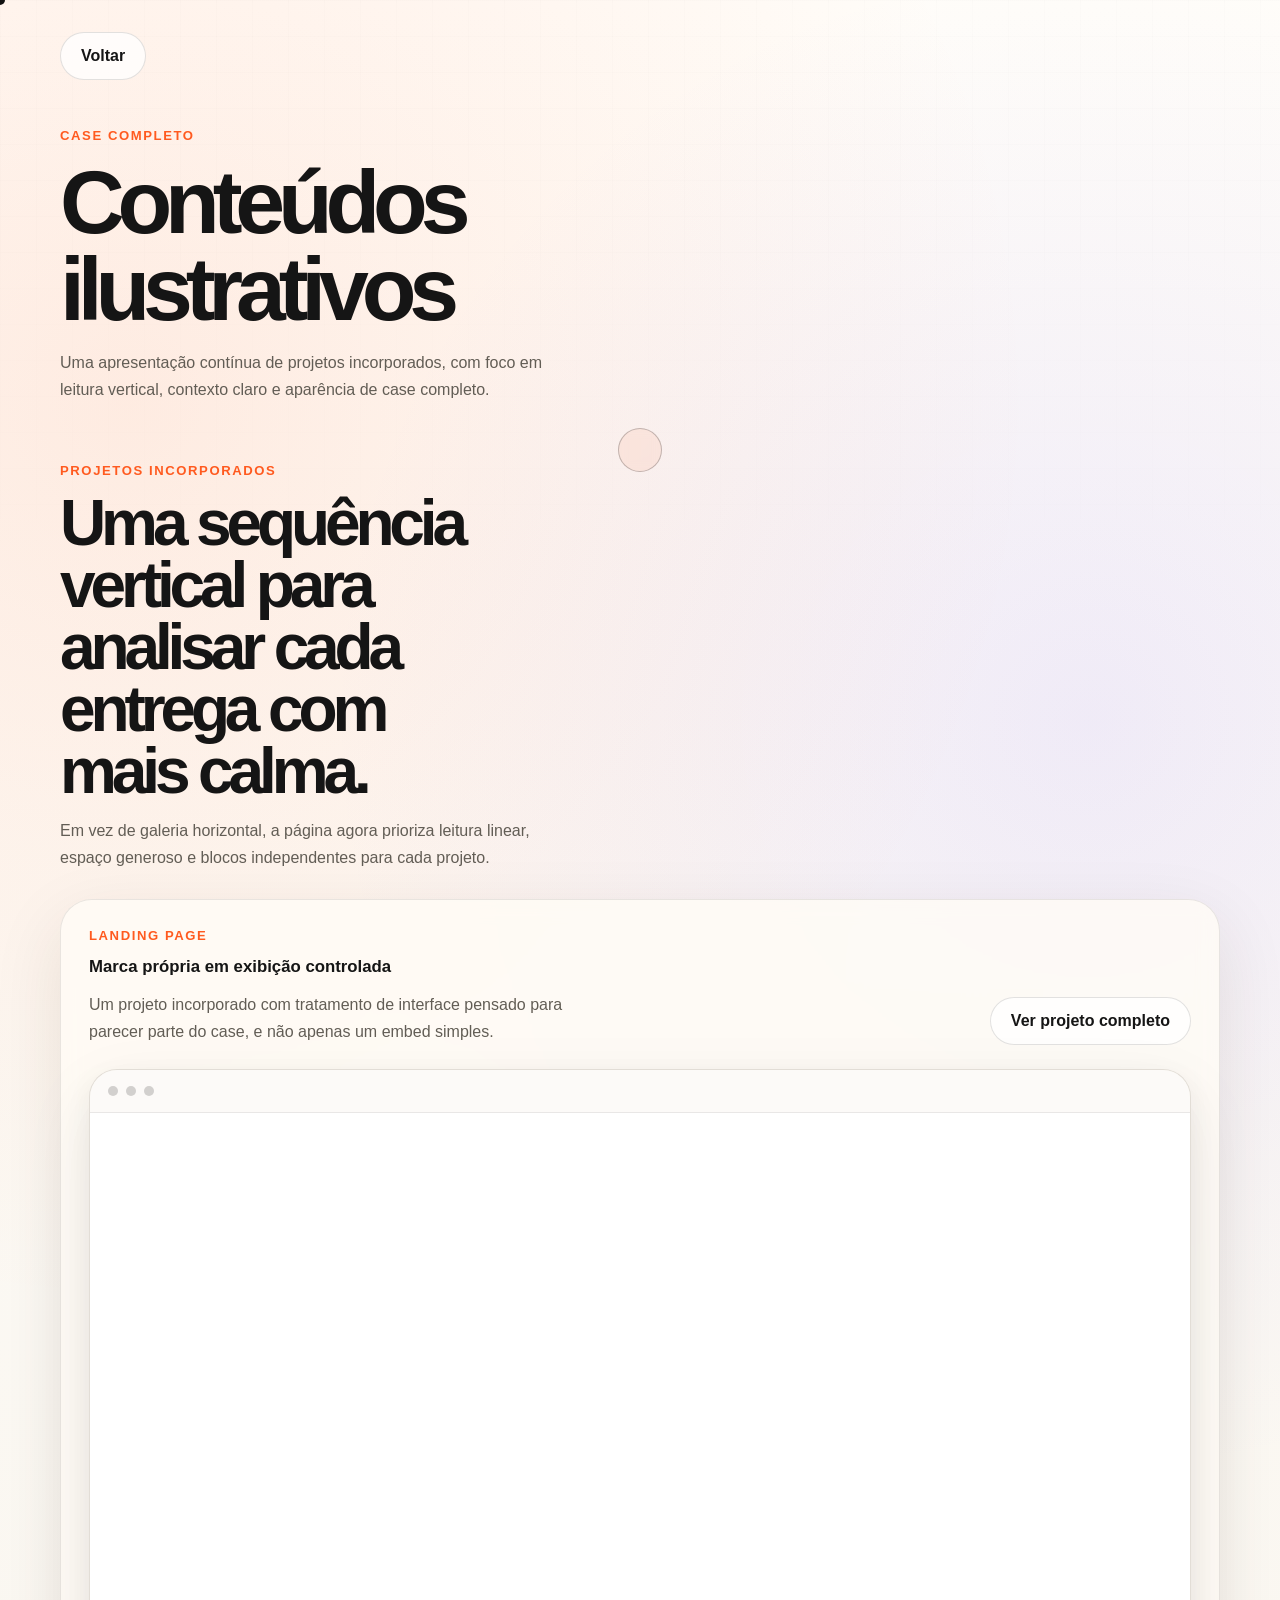
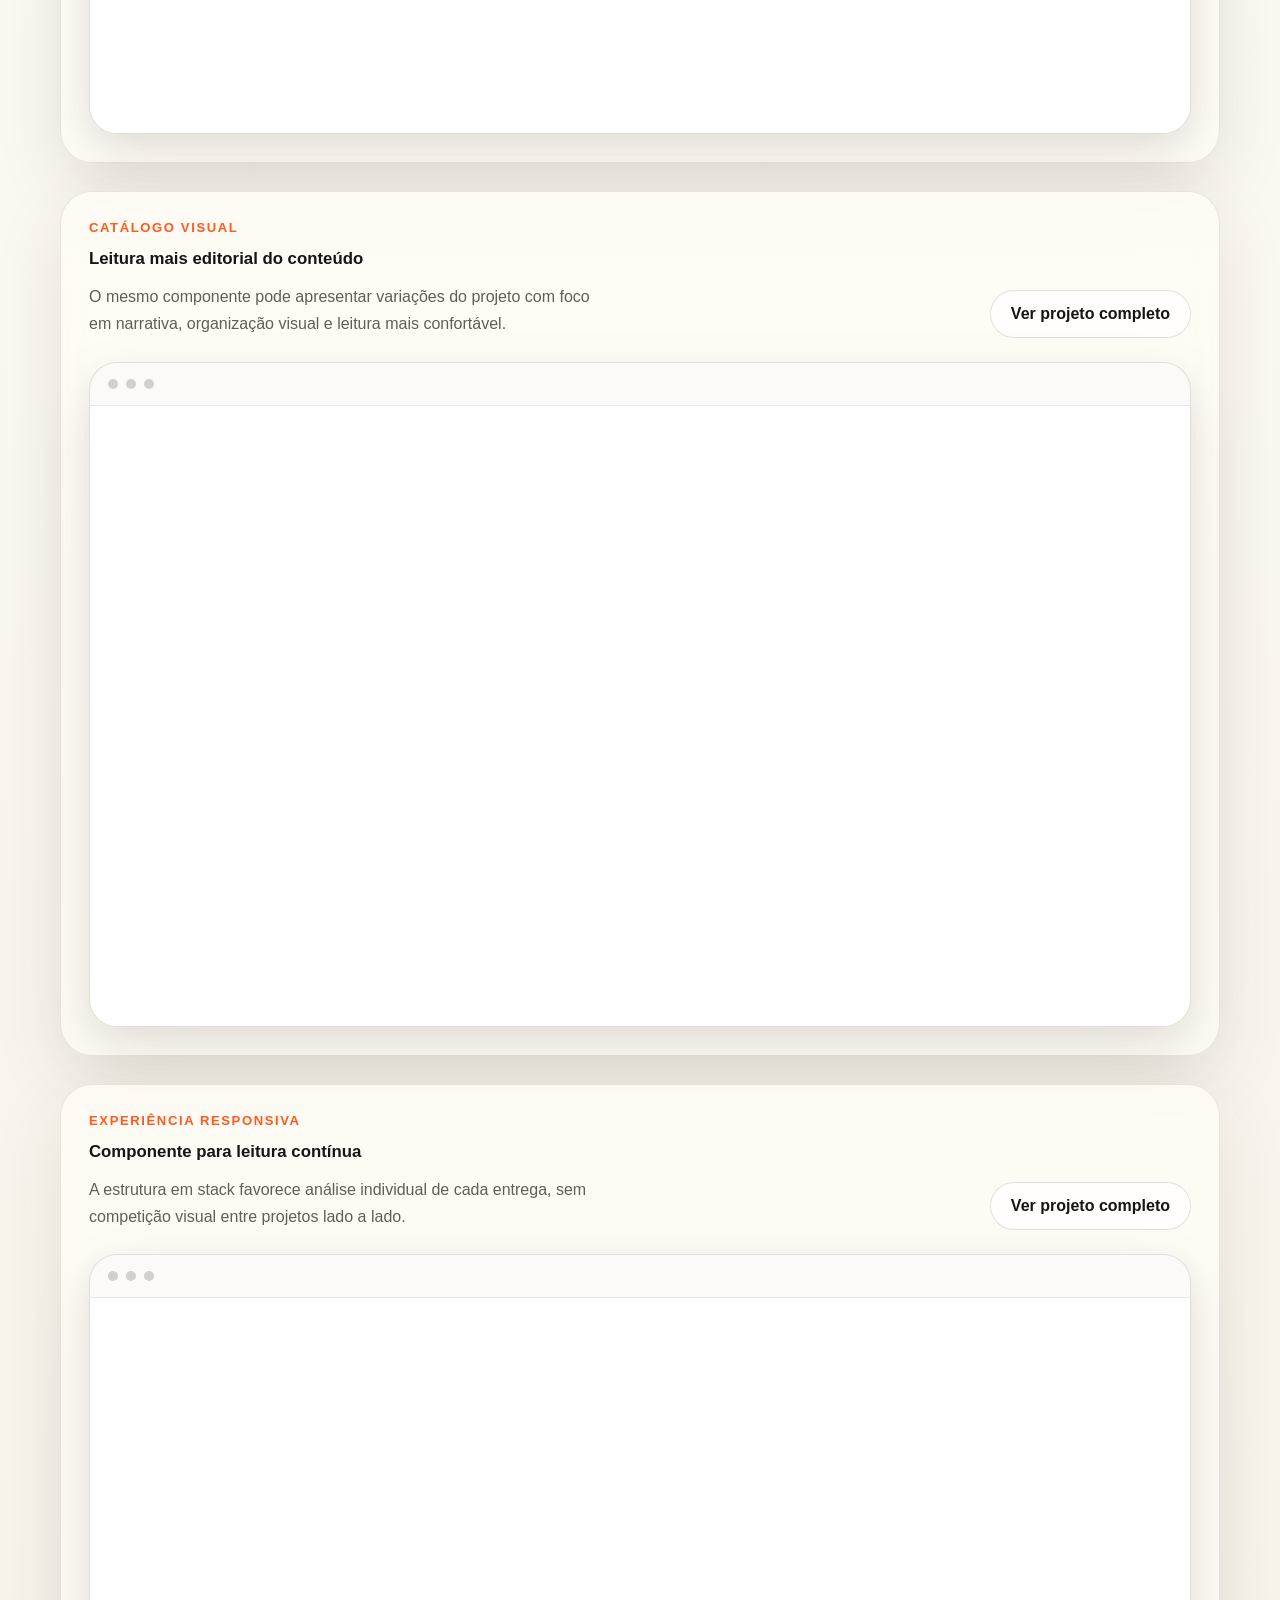
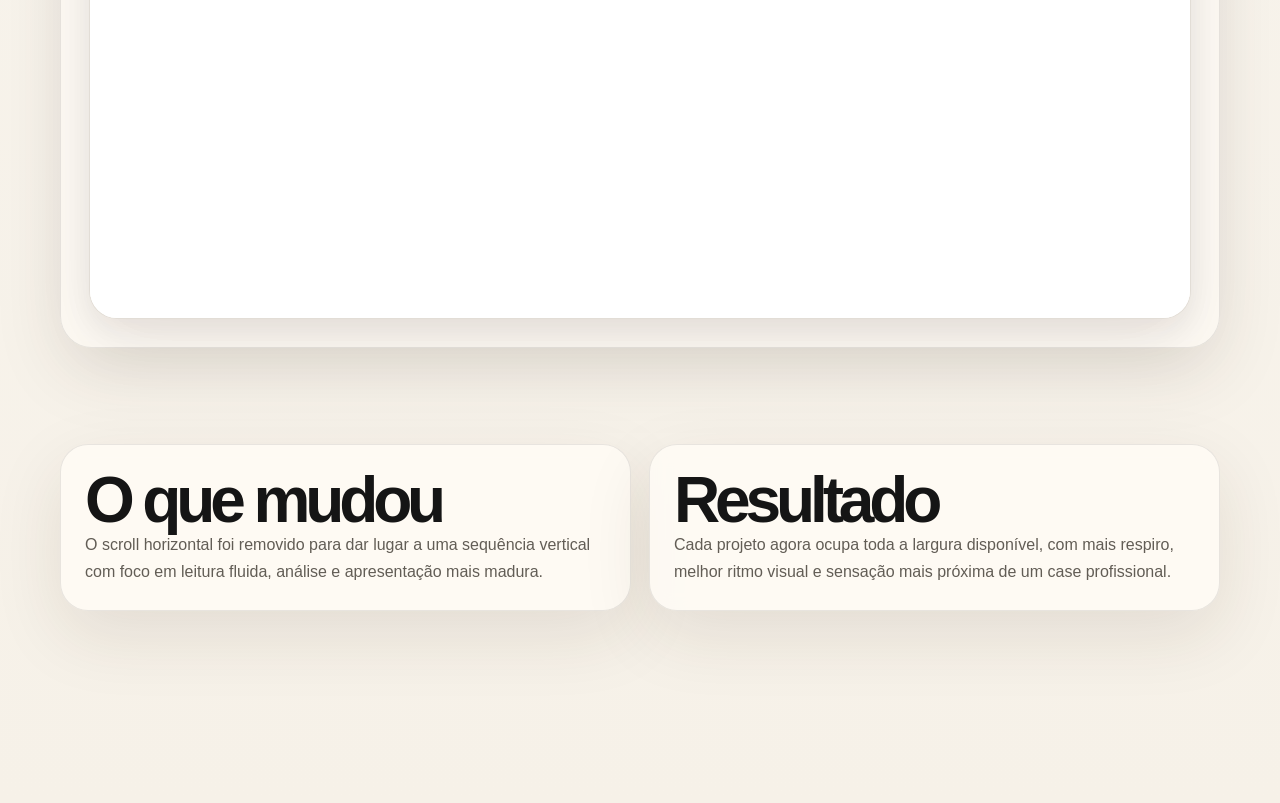
==== projects/conteudos-ilustrativos.html @ 4cfae6e7 "commit init" ====
<!DOCTYPE html>
<html lang="pt-BR">
  <head>
    <meta charset="UTF-8" />
    <meta name="viewport" content="width=device-width, initial-scale=1.0" />
    <title>Conteúdos Ilustrativos | Showcase com iframe</title>
    <link rel="stylesheet" href="../styles.css" />
    <link rel="stylesheet" href="./conteudos-ilustrativos.css" />
  </head>
  <body>
    <div class="cursor cursor-dot" aria-hidden="true"></div>
    <div class="cursor cursor-ring" aria-hidden="true"></div>

    <div class="page-shell">
      <main class="case-page">
        <a class="button button-secondary" href="../index.html#project-archive">Voltar</a>

        <section class="section case-hero">
          <p class="eyebrow">Case completo</p>
          <h1>Conteúdos ilustrativos</h1>
          <p class="section-copy">
            Uma apresentação contínua de projetos incorporados, com foco em leitura
            vertical, contexto claro e aparência de case completo.
          </p>
        </section>

        <section class="section embed-showcase">
          <div class="showcase-copy">
            <p class="embed-project-tag">Projetos incorporados</p>
            <h2>Uma sequência vertical para analisar cada entrega com mais calma.</h2>
            <p class="section-copy">
              Em vez de galeria horizontal, a página agora prioriza leitura linear,
              espaço generoso e blocos independentes para cada projeto.
            </p>
          </div>

          <div class="projects-stack">
            <section class="project-card" aria-labelledby="project-card-kalunga">
              <header class="project-card-header">
                <div class="project-card-copy">
                  <p class="embed-project-tag">Landing page</p>
                  <h3 id="project-card-kalunga">Marca própria em exibição controlada</h3>
                  <p class="section-copy">
                    Um projeto incorporado com tratamento de interface pensado para
                    parecer parte do case, e não apenas um embed simples.
                  </p>
                </div>

                <a
                  class="button button-secondary"
                  href="https://img.kalunga.com.br/Anuncios/cI/MWB711/preto.html"
                  target="_blank"
                  rel="noreferrer"
                >
                  Ver projeto completo
                </a>
              </header>

              <div class="embed-frame-shell" data-iframe-shell data-min-height="620">
                <div class="embed-frame-toolbar" aria-hidden="true">
                  <span></span>
                  <span></span>
                  <span></span>
                </div>
                <div class="embed-frame-wrap">
                  <iframe
                    class="embed-frame"
                    title="Preview do projeto marca própria"
                    src="https://img.kalunga.com.br/Anuncios/cI/MWB711/preto.html"
                    loading="lazy"
                    referrerpolicy="strict-origin-when-cross-origin"
                    allowfullscreen
                  ></iframe>
                </div>
              </div>
            </section>

            <section class="project-card" aria-labelledby="project-card-editorial">
              <header class="project-card-header">
                <div class="project-card-copy">
                  <p class="embed-project-tag">Catálogo visual</p>
                  <h3 id="project-card-editorial">Leitura mais editorial do conteúdo</h3>
                  <p class="section-copy">
                    O mesmo componente pode apresentar variações do projeto com foco
                    em narrativa, organização visual e leitura mais confortável.
                  </p>
                </div>

                <a
                  class="button button-secondary"
                  href="https://img.kalunga.com.br/Anuncios/cI/teclado-ergo/KMW/index-lilas.html"
                  target="_blank"
                  rel="noreferrer"
                >
                  Ver projeto completo
                </a>
              </header>

              <div class="embed-frame-shell" data-iframe-shell data-min-height="620">
                <div class="embed-frame-toolbar" aria-hidden="true">
                  <span></span>
                  <span></span>
                  <span></span>
                </div>
                <div class="embed-frame-wrap">
                  <iframe
                    class="embed-frame"
                    title="Preview do projeto leitura editorial"
                    src="https://img.kalunga.com.br/Anuncios/cI/teclado-ergo/KMW/index-lilas.html"
                    loading="lazy"
                    referrerpolicy="strict-origin-when-cross-origin"
                    allowfullscreen
                  ></iframe>
                </div>
              </div>
            </section>

            <section class="project-card" aria-labelledby="project-card-responsivo">
              <header class="project-card-header">
                <div class="project-card-copy">
                  <p class="embed-project-tag">Experiência responsiva</p>
                  <h3 id="project-card-responsivo">Componente para leitura contínua</h3>
                  <p class="section-copy">
                    A estrutura em stack favorece análise individual de cada entrega,
                    sem competição visual entre projetos lado a lado.
                  </p>
                </div>

                <a
                  class="button button-secondary"
                  href="https://img.kalunga.com.br/Anuncios/cI/620240/index-v1.html"
                  target="_blank"
                  rel="noreferrer"
                >
                  Ver projeto completo
                </a>
              </header>

              <div class="embed-frame-shell" data-iframe-shell data-min-height="620">
                <div class="embed-frame-toolbar" aria-hidden="true">
                  <span></span>
                  <span></span>
                  <span></span>
                </div>
                <div class="embed-frame-wrap">
                  <iframe
                    class="embed-frame"
                    title="Preview do projeto experiência responsiva"
                    src="https://img.kalunga.com.br/Anuncios/cI/620240/index-v1.html"
                    loading="lazy"
                    referrerpolicy="strict-origin-when-cross-origin"
                    allowfullscreen
                  ></iframe>
                </div>
              </div>
            </section>
          </div>
        </section>

        <section class="section case-grid">
          <article class="case-panel">
            <h2>O que mudou</h2>
            <p class="section-copy">
              O scroll horizontal foi removido para dar lugar a uma sequência
              vertical com foco em leitura fluida, análise e apresentação mais madura.
            </p>
          </article>

          <article class="case-panel">
            <h2>Resultado</h2>
            <p class="section-copy">
              Cada projeto agora ocupa toda a largura disponível, com mais respiro,
              melhor ritmo visual e sensação mais próxima de um case profissional.
            </p>
          </article>
        </section>
      </main>
    </div>

    <script src="../script.js"></script>
    <script src="./conteudos-ilustrativos.js"></script>
  </body>
</html>
---- styles.css ----
:root {
  --bg: #f6f1e8;
  --surface: rgba(255, 252, 246, 0.82);
  --surface-strong: #fffdf9;
  --text: #151515;
  --muted: #625d55;
  --line: rgba(21, 21, 21, 0.12);
  --accent: #ff5a1f;
  --shadow: 0 24px 70px rgba(55, 35, 18, 0.1);
}

* {
  box-sizing: border-box;
}

html {
  scroll-behavior: smooth;
}

body {
  margin: 0;
  color: var(--text);
  font-family: "Manrope", sans-serif;
  background:
    radial-gradient(circle at 10% 10%, rgba(255, 90, 31, 0.1), transparent 24%),
    radial-gradient(circle at 85% 18%, rgba(118, 92, 255, 0.1), transparent 22%),
    linear-gradient(180deg, #fffdf9 0%, var(--bg) 100%);
}

body::before {
  content: "";
  position: fixed;
  inset: 0;
  pointer-events: none;
  background-image:
    linear-gradient(rgba(21, 21, 21, 0.02) 1px, transparent 1px),
    linear-gradient(90deg, rgba(21, 21, 21, 0.02) 1px, transparent 1px);
  background-size: 36px 36px;
  mask-image: linear-gradient(180deg, rgba(0, 0, 0, 0.5), transparent 72%);
}

a{
  text-decoration: none;
}

.has-custom-cursor,
.has-custom-cursor a,
.has-custom-cursor button {
  cursor: none;
}

.cursor {
  position: fixed;
  top: 0;
  left: 0;
  pointer-events: none;
  z-index: 9999;
  transform: translate(-50%, -50%);
  opacity: 0;
}

.cursor-dot {
  width: 10px;
  height: 10px;
  border-radius: 50%;
  background: #111;
}

.cursor-ring {
  width: 44px;
  height: 44px;
  border-radius: 50%;
  border: 1px solid rgba(17, 17, 17, 0.24);
  background: rgba(255, 90, 31, 0.08);
  backdrop-filter: blur(4px);
  transition:
    width 180ms ease,
    height 180ms ease,
    background-color 180ms ease,
    border-color 180ms ease;
}

.cursor-ring.is-active {
  width: 64px;
  height: 64px;
  border-color: rgba(255, 90, 31, 0.44);
  background: rgba(255, 90, 31, 0.14);
}

.has-custom-cursor .cursor {
  opacity: 1;
}

.page-shell {
  position: relative;
  z-index: 1;
  width: min(1160px, calc(100% - 32px));
  margin: 0 auto;
  padding-bottom: 72px;
}

.topbar {
  display: grid;
  grid-template-columns: 1fr auto 1fr;
  align-items: center;
  gap: 20px;
  padding: 20px 0 12px;
}

.brand,
.nav a,
.contact-links a {
  color: inherit;
  text-decoration: none;
}

.brand {
  font-size: 0.92rem;
  font-weight: 700;
  letter-spacing: -0.03em;
}

.nav {
  display: inline-flex;
  justify-self: center;
  flex-wrap: wrap;
  gap: 8px;
  padding: 7px;
  border: 1px solid rgba(21, 21, 21, 0.08);
  border-radius: 999px;
  background: rgba(255, 255, 255, 0.68);
  backdrop-filter: blur(12px);
}

.nav a,
.location {
  font-size: 0.92rem;
}

.nav a {
  padding: 9px 14px;
  border-radius: 999px;
  color: var(--muted);
}

.nav a:hover,
.nav a:focus-visible {
  background: rgba(255, 255, 255, 0.92);
  color: var(--text);
  outline: none;
}

.location {
  justify-self: end;
  color: var(--muted);
}

.section {
  padding: 48px 0;
}

.hero {
  display: grid;
  grid-template-columns: minmax(0, 1fr) minmax(320px, 460px);
  gap: 42px;
  align-items: center;
  min-height: calc(100vh - 90px);
}

.hero-copy-block,
.profile-copy,
.split-intro {
  display: grid;
  gap: 16px;
}

.eyebrow,
.mini-label,
.slider-label,
.project-category {
  margin: 0;
  text-transform: uppercase;
  letter-spacing: 0.12em;
  font-size: 0.82rem;
  font-weight: 800;
}

.eyebrow,
.mini-label {
  color: var(--accent);
}

h1,
h2,
h3,
p,
ul {
  margin: 0;
}

h1,
h2 {
  letter-spacing: -0.08em;
  line-height: 0.97;
}

h1 {
  max-width: 10ch;
  font-size: clamp(3rem, 7vw, 5.8rem);
}

h2 {
  max-width: 12ch;
  font-size: clamp(2.2rem, 5vw, 4rem);
}

h3 {
  font-size: 1.05rem;
}

.hero-copy,
.section-copy,
.about-copy,
.dialog-summary,
.dialog-grid p,
.service-card p,
.project-copy span,
.profile-points li,
.contact-copy,
.archive-meta span {
  color: var(--muted);
  line-height: 1.7;
}

.hero-copy,
.section-copy,
.contact-copy {
  max-width: 58ch;
  font-size: 1rem;
}

.hero-actions,
.slider-controls,
.contact-links,
.skills-list,
.filter-bar,
.heading-actions {
  display: flex;
  flex-wrap: wrap;
  gap: 12px;
}

.button,
.slider-arrow,
.contact-links a,
.filter-chip {
  min-height: 48px;
  padding: 0 20px;
  border-radius: 999px;
  border: 1px solid transparent;
  display: inline-flex;
  align-items: center;
  justify-content: center;
  font: inherit;
  font-weight: 700;
  text-decoration: none;
  background: transparent;
  transition:
    transform 160ms ease,
    background-color 160ms ease,
    border-color 160ms ease,
    box-shadow 160ms ease;
}

.button:hover,
.slider-arrow:hover,
.contact-links a:hover,
.filter-chip:hover {
  transform: translateY(-2px);
}

.button-primary {
  background: var(--accent);
  color: #fff;
}

.button-secondary,
.slider-arrow,
.contact-links a,
.filter-chip {
  border-color: var(--line);
  background: rgba(255, 255, 255, 0.76);
  color: var(--text);
}

.hero-visual {
  display: flex;
  justify-content: center;
}

.hero-frame {
  position: relative;
  width: min(100%, 485px);
  aspect-ratio: 0.9;
  border-radius: 36px;
  background:
    radial-gradient(circle at top left, rgba(255, 255, 255, 0.35), transparent 28%),
    linear-gradient(180deg, #ff6b33 0%, #ff875d 100%);
  overflow: hidden;
  box-shadow: var(--shadow);
}

.hero-badge {
  position: absolute;
  top: 24px;
  left: 24px;
  padding: 10px 14px;
  border-radius: 999px;
  background: rgba(255, 255, 255, 0.18);
  color: #fff;
  font-size: 0.84rem;
  font-weight: 700;
  backdrop-filter: blur(8px);
}

.hero-mockup {
  isolation: isolate;
}

.mockup-stage {
  position: absolute;
  inset: 0;
}

.mockup-slide {
  position: absolute;
  inset: 0;
  opacity: 0;
  transform: scale(0.985);
  transition:
    opacity 700ms ease,
    transform 900ms cubic-bezier(0.22, 1, 0.36, 1);
  pointer-events: none;
}

.mockup-slide.active {
  opacity: 1;
  transform: scale(1);
}

.mockup-meta {
  position: absolute;
  left: 24px;
  bottom: 22px;
  z-index: 4;
  padding: 10px 14px;
  border-radius: 999px;
  background: rgba(255, 255, 255, 0.18);
  color: #fff;
  font-size: 0.82rem;
  font-weight: 700;
  letter-spacing: 0.08em;
  text-transform: uppercase;
  backdrop-filter: blur(10px);
}

.hero-mockup::after {
  content: "";
  position: absolute;
  left: 12%;
  right: 12%;
  bottom: 34px;
  height: 44px;
  border-radius: 999px;
  background: rgba(42, 18, 8, 0.18);
  filter: blur(22px);
  z-index: 0;
}

.mockup-screen {
  position: absolute;
  margin: 0;
  overflow: hidden;
  border-radius: 18px;
  border: 1px solid rgba(255, 255, 255, 0.55);
  background: rgba(255, 255, 255, 0.92);
  box-shadow:
    0 20px 40px rgba(0, 0, 0, 0.12),
    0 8px 16px rgba(0, 0, 0, 0.08);
  transform-origin: center center;
  transition: transform 220ms ease, box-shadow 220ms ease, opacity 220ms ease, filter 220ms ease;
}

.mockup-screen img {
  display: block;
  width: 100%;
  height: 100%;
  object-fit: cover;
}

.mockup-screen-primary {
  top: 80px;
  left: 94px;
  width: 292px;
  height: 372px;
  z-index: 3;
  transform: translateY(0) rotate(-2deg) scale(1);
  box-shadow:
    0 30px 56px rgba(0, 0, 0, 0.16),
    0 12px 22px rgba(0, 0, 0, 0.1);
}

.mockup-screen-secondary {
  top: 52px;
  right: 42px;
  width: 226px;
  height: 298px;
  z-index: 2;
  transform: translateX(10px) translateY(16px) rotate(2deg) scale(0.9);
  opacity: 0.85;
  filter: blur(3px);
}

.mockup-screen-tertiary {
  left: 34px;
  bottom: 44px;
  width: 198px;
  height: 252px;
  z-index: 1;
  transform: translateX(-6px) translateY(14px) rotate(-4deg) scale(0.8);
  opacity: 0.6;
  filter: blur(5px);
}

.section-heading {
  display: grid;
  gap: 14px;
  margin-bottom: 28px;
}

.experience-heading,
.archive-heading,
.split-section,
.profile-grid {
  grid-template-columns: 1fr 1fr;
  align-items: start;
}

.heading-actions {
  justify-content: space-between;
  align-items: end;
}

.archive-button {
  width: 100%;
  border: 0;
  padding: 0;
  background: transparent;
  color: inherit;
  text-align: left;
}

.archive-button:focus-visible,
.filter-chip:focus-visible,
.button:focus-visible,
.contact-links a:focus-visible {
  outline: 2px solid rgba(255, 90, 31, 0.42);
  outline-offset: 3px;
}

.experience-intro {
  max-width: 58ch;
  display: grid;
  gap: 16px;
}

.experience-grid {
  display: grid;
  grid-template-columns: repeat(3, minmax(0, 1fr));
  gap: 18px;
}

.experience-card {
  overflow: hidden;
  border: 1px solid rgba(21, 21, 21, 0.09);
  border-radius: 28px;
  background: var(--surface);
  backdrop-filter: blur(10px);
  box-shadow: var(--shadow);
  transition: transform 180ms ease, box-shadow 180ms ease;
}

.experience-card:hover {
  transform: translateY(-4px);
  box-shadow: 0 30px 70px rgba(55, 35, 18, 0.12);
}

.experience-media {
  height: 240px;
  overflow: hidden;
  background: linear-gradient(180deg, #f7f1e8 0%, #ece4d7 100%);
}

.experience-media img {
  display: block;
  width: 100%;
  height: 100%;
  object-fit: cover;
}

.experience-content {
  display: grid;
  gap: 14px;
  padding: 22px;
}

.experience-tag {
  color: var(--accent);
  font-size: 0.82rem;
  font-weight: 800;
  letter-spacing: 0.12em;
  text-transform: uppercase;
}

.experience-content h3 {
  font-size: 1.3rem;
  line-height: 1.1;
  letter-spacing: -0.04em;
}

.experience-tech {
  display: flex;
  flex-wrap: wrap;
  gap: 10px;
}

.experience-tech span {
  padding: 10px 14px;
  border-radius: 999px;
  border: 1px solid rgba(21, 21, 21, 0.08);
  background: rgba(255, 255, 255, 0.76);
  font-size: 0.92rem;
}
}

.archive-section {
  scroll-margin-top: 24px;
}

.filter-bar {
  margin-bottom: 22px;
}

.filter-chip.is-selected {
  background: var(--accent);
  border-color: var(--accent);
  color: #fff;
}

.archive-grid,
.skills-groups {
  display: grid;
  gap: 18px;
}

.archive-grid {
  grid-template-columns: repeat(3, minmax(0, 1fr));
}

.archive-card,
.service-card,
.profile-card,
.skills-wrap,
.contact-band,
.skill-group {
  border: 1px solid rgba(21, 21, 21, 0.09);
  border-radius: 28px;
  background: var(--surface);
  backdrop-filter: blur(10px);
  box-shadow: var(--shadow);
}

.archive-button {
  display: grid;
  gap: 14px;
  padding: 14px;
}

.archive-button:hover,
.archive-button:focus-visible {
  transform: translateY(-4px);
}

.archive-button-static {
  cursor: default;
}

.archive-button-static:hover,
.archive-button-static:focus-visible {
  transform: none;
}

.archive-thumb {
  display: block;
  aspect-ratio: 1.25;
  border-radius: 20px;
}

.archive-meta {
  display: grid;
  gap: 4px;
  padding: 4px 4px 8px;
}

.archive-type-label {
  color: var(--accent);
  font-size: 0.8rem;
  font-weight: 800;
  letter-spacing: 0.12em;
  text-transform: uppercase;
}

.archive-meta strong {
  font-size: 1.05rem;
}

.project-card[data-type="simple"] {
  opacity: 0.92;
}

.project-card[data-type="simple"] .archive-thumb {
  filter: saturate(0.9);
}

.project-card[data-type="simple"] .archive-meta strong,
.project-card[data-type="simple"] .archive-meta span:last-child {
  color: var(--muted);
}

.case-page {
  padding: 32px 0 72px;
}

.case-hero {
  display: grid;
  gap: 16px;
}

.case-grid,
.collection-grid {
  display: grid;
  grid-template-columns: repeat(2, minmax(0, 1fr));
  gap: 18px;
}

.case-panel {
  padding: 24px;
  border: 1px solid rgba(21, 21, 21, 0.09);
  border-radius: 28px;
  background: var(--surface);
  backdrop-filter: blur(10px);
  box-shadow: var(--shadow);
}

.thumb-orange {
  background: linear-gradient(180deg, #ff5d1f 0%, #ff976d 100%);
}

.thumb-violet {
  background: linear-gradient(180deg, #6d46ff 0%, #c59bff 100%);
}

.thumb-rose {
  background: linear-gradient(180deg, #ffcab7 0%, #ff8457 100%);
}

.thumb-sand {
  background: linear-gradient(180deg, #f3ddc4 0%, #d5b087 100%);
}

.thumb-night {
  background: linear-gradient(180deg, #1e2438 0%, #5062a2 100%);
}

.thumb-mint {
  background: linear-gradient(180deg, #d9f4e9 0%, #7bbda4 100%);
}

.services-list,
.skills-groups {
  display: grid;
  gap: 16px;
}

.service-card,
.skills-wrap,
.contact-band,
.profile-card,
.skill-group {
  padding: 24px;
}

.profile-points {
  padding-left: 20px;
  display: grid;
  gap: 12px;
}

.skills-groups {
  grid-template-columns: repeat(2, minmax(0, 1fr));
}

.skill-group {
  display: grid;
  gap: 14px;
}

.skills-list span {
  padding: 10px 14px;
  border-radius: 999px;
  border: 1px solid rgba(21, 21, 21, 0.08);
  background: rgba(255, 255, 255, 0.76);
  font-size: 0.95rem;
}

.contact-band {
  text-align: center;
}

.contact-band h2,
.contact-copy {
  margin-left: auto;
  margin-right: auto;
}

.contact-links {
  justify-content: center;
  margin-top: 24px;
}

.project-dialog {
  width: min(860px, calc(100% - 24px));
  border: 1px solid var(--line);
  border-radius: 30px;
  padding: 0;
  background: var(--surface-strong);
  box-shadow: 0 40px 100px rgba(19, 15, 11, 0.24);
}

.project-dialog::backdrop {
  background: rgba(22, 18, 13, 0.5);
  backdrop-filter: blur(8px);
}

.dialog-inner {
  padding: 32px;
}

.dialog-close {
  margin-left: auto;
  margin-bottom: 22px;
  display: block;
  border: 0;
  background: transparent;
  color: var(--muted);
  font: inherit;
}

.dialog-grid {
  display: grid;
  grid-template-columns: repeat(2, minmax(0, 1fr));
  gap: 20px;
  margin: 28px 0;
}

.dialog-grid h3,
.tech-stack h3 {
  margin-bottom: 8px;
}

.is-hidden {
  display: none;
}

@media (prefers-reduced-motion: reduce) {
  html {
    scroll-behavior: auto;
  }

  body,
  a,
  button {
    cursor: auto;
  }

  .cursor {
    display: none;
  }

  .button,
  .contact-links a,
  .filter-chip,
  .experience-card {
    transition: none;
  }
}

@media (max-width: 980px) {
  .topbar,
  .experience-heading,
  .archive-heading,
  .split-section,
  .profile-grid,
  .dialog-grid,
  .hero {
    grid-template-columns: 1fr;
  }

  .topbar {
    justify-items: start;
  }

  .nav,
  .location {
    justify-self: start;
  }

  h1,
  h2 {
    max-width: none;
  }

  .heading-actions {
    align-items: start;
  }

  .experience-grid,
  .archive-grid,
  .skills-groups,
  .case-grid,
  .collection-grid {
    grid-template-columns: repeat(2, minmax(0, 1fr));
  }
}

@media (max-width: 720px) {
  body,
  a,
  button {
    cursor: auto;
  }

  .cursor {
    display: none;
  }

  .page-shell {
    width: min(100% - 18px, 1160px);
  }

  .section {
    padding: 38px 0;
  }

  .hero {
    min-height: auto;
    gap: 26px;
    padding-top: 30px;
  }

  .hero-frame {
    aspect-ratio: 1;
  }

  .mockup-meta {
    left: 18px;
    bottom: 18px;
  }

  .mockup-screen-primary {
    left: 60px;
    width: 248px;
    height: 318px;
  }

  .mockup-screen-secondary {
    right: 24px;
    width: 196px;
    height: 258px;
  }

  .mockup-screen-tertiary {
    left: 18px;
    width: 170px;
    height: 220px;
  }

  .experience-grid,
  .archive-grid,
  .skills-groups,
  .case-grid,
  .collection-grid {
    grid-template-columns: 1fr;
  }

  .project-dialog,
  .skills-wrap,
  .contact-band,
  .service-card,
  .profile-card,
  .skill-group {
    border-radius: 24px;
  }

  .dialog-inner,
  .skills-wrap,
  .contact-band,
  .service-card,
  .profile-card,
  .skill-group {
    padding: 22px;
  }
}
---- projects/conteudos-ilustrativos.css ----
.embed-showcase {
  display: grid;
  gap: 28px;
  padding-top: 12px;
}

.showcase-copy {
  display: grid;
  gap: 14px;
  max-width: 68ch;
}

.showcase-copy h2 {
  max-width: 12ch;
}

.embed-project-tag {
  margin: 0;
  color: var(--accent);
  font-size: 0.82rem;
  font-weight: 800;
  letter-spacing: 0.12em;
  text-transform: uppercase;
}

.projects-stack {
  display: grid;
  gap: 28px;
}

.project-card {
  width: 100%;
  display: grid;
  gap: 24px;
  padding: 28px;
  border: 1px solid rgba(21, 21, 21, 0.09);
  border-radius: 32px;
  background: var(--surface);
  backdrop-filter: blur(10px);
  box-shadow: var(--shadow);
  transition:
    transform 180ms ease,
    box-shadow 180ms ease,
    border-color 180ms ease;
}

.project-card:hover {
  transform: translateY(-3px);
  border-color: rgba(255, 90, 31, 0.16);
  box-shadow:
    0 30px 80px rgba(26, 19, 14, 0.11),
    0 12px 32px rgba(26, 19, 14, 0.08);
}

.project-card-header {
  display: flex;
  justify-content: space-between;
  align-items: end;
  gap: 20px;
}

.project-card-copy {
  display: grid;
  gap: 14px;
  max-width: 62ch;
}

.embed-frame-shell {
  overflow: hidden;
  border: 1px solid rgba(21, 21, 21, 0.08);
  border-radius: 28px;
  background: #f4efe7;
  box-shadow:
    0 26px 70px rgba(26, 19, 14, 0.08),
    0 10px 28px rgba(26, 19, 14, 0.06);
  transition:
    box-shadow 180ms ease,
    border-color 180ms ease;
}

.project-card:hover .embed-frame-shell {
  border-color: rgba(255, 90, 31, 0.18);
  box-shadow:
    0 30px 80px rgba(26, 19, 14, 0.11),
    0 12px 32px rgba(26, 19, 14, 0.08);
}

.embed-frame-toolbar {
  display: flex;
  gap: 8px;
  align-items: center;
  padding: 16px 18px;
  border-bottom: 1px solid rgba(21, 21, 21, 0.08);
  background: rgba(255, 255, 255, 0.72);
}

.embed-frame-toolbar span {
  width: 10px;
  height: 10px;
  border-radius: 50%;
  background: rgba(21, 21, 21, 0.18);
}

.embed-frame-wrap {
  position: relative;
  min-height: 620px;
  background: #fff;
}

.embed-frame {
  display: block;
  width: 100%;
  min-height: 620px;
  height: 620px;
  border: 0;
  background: #fff;
}

@media (max-width: 980px) {
  .project-card-header {
    flex-direction: column;
    align-items: start;
  }
}

@media (max-width: 720px) {
  .project-card {
    padding: 22px;
    border-radius: 24px;
  }

  .embed-frame-shell {
    border-radius: 22px;
  }

  .embed-frame-wrap,
  .embed-frame {
    min-height: 420px;
    height: 420px;
  }
}
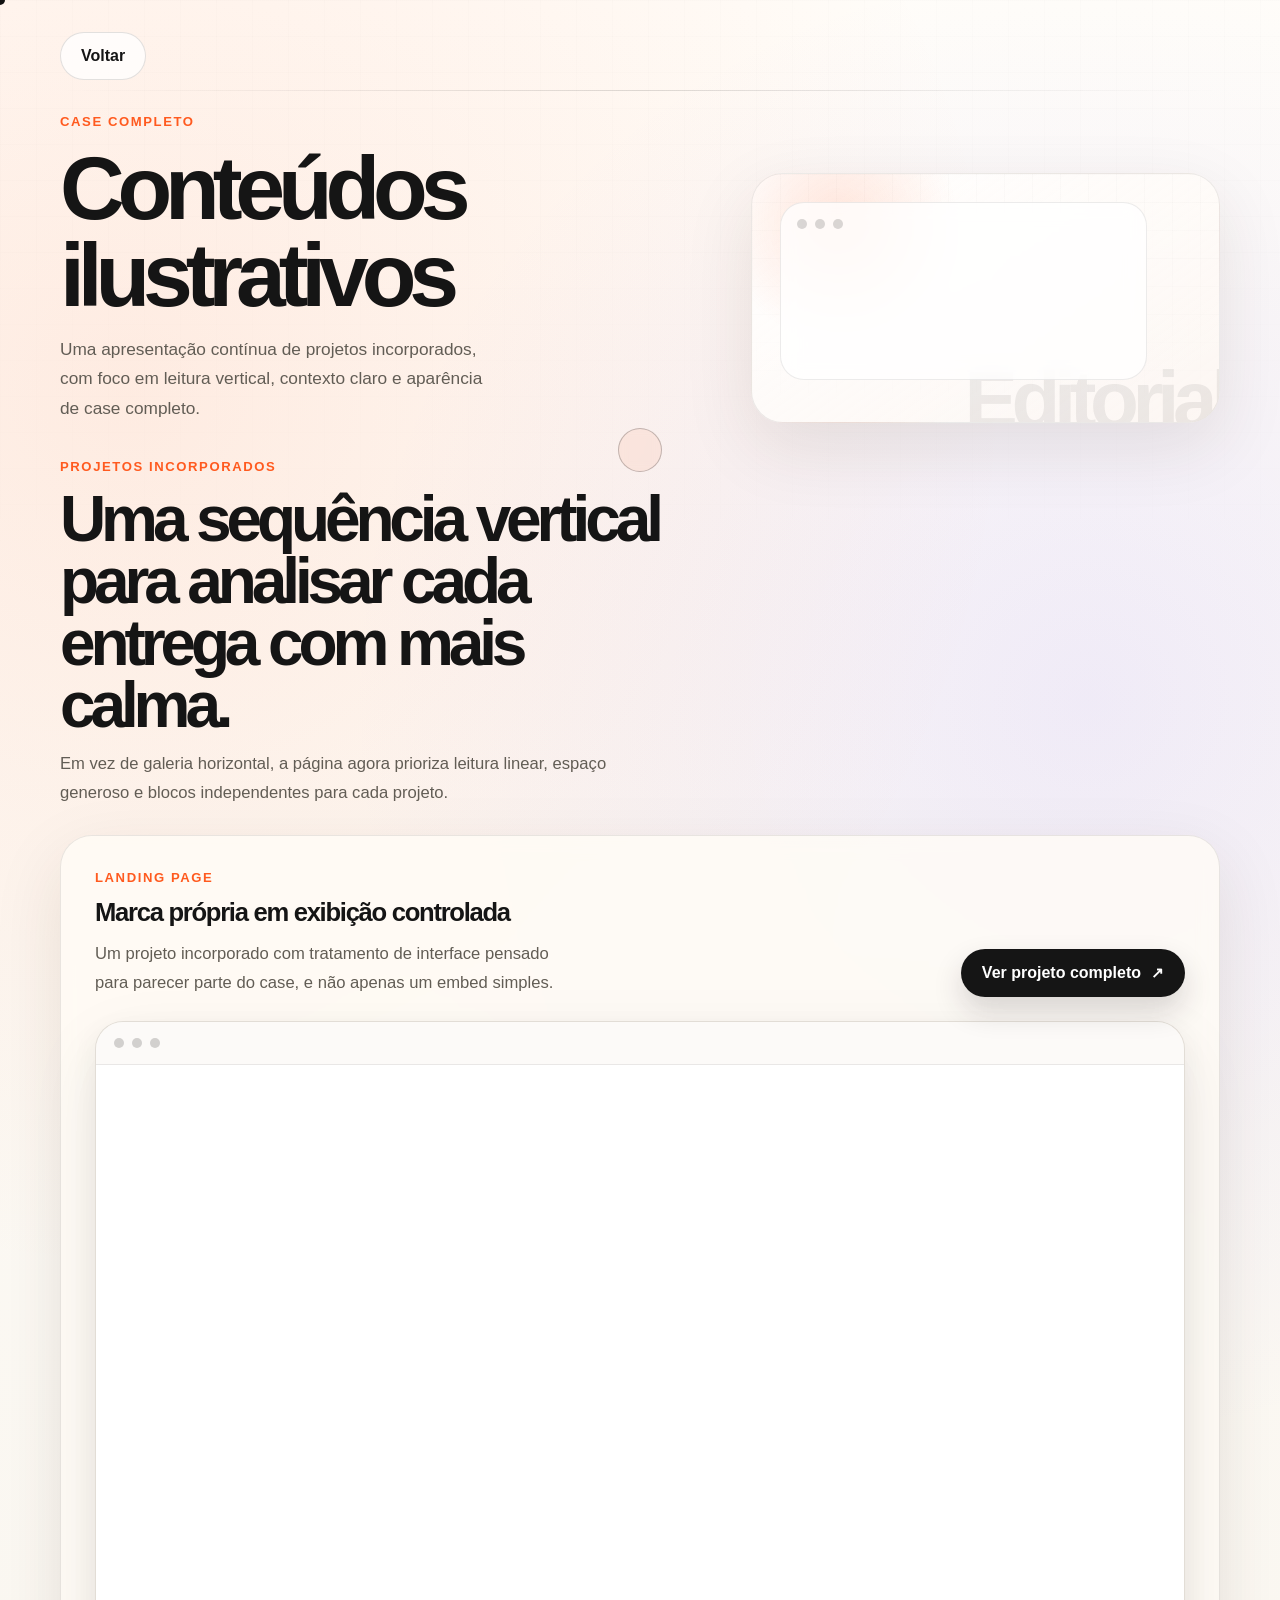
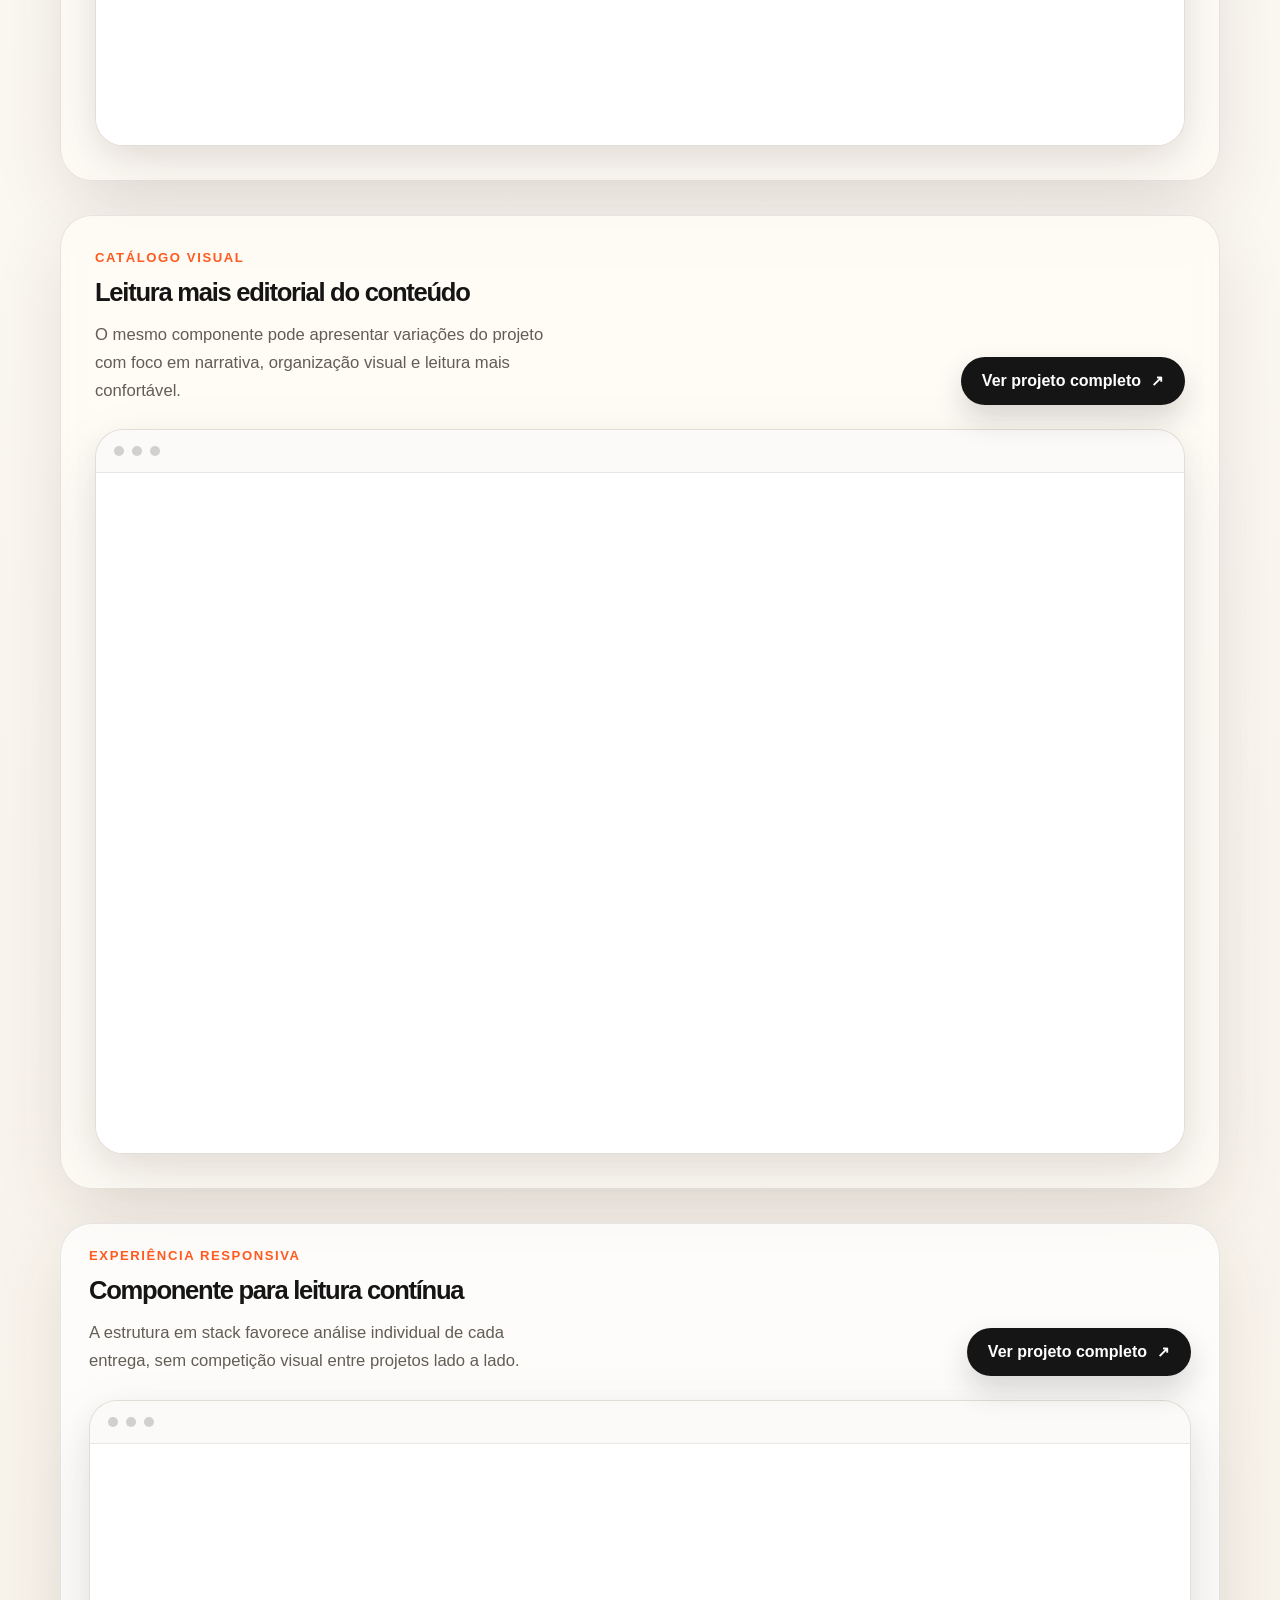
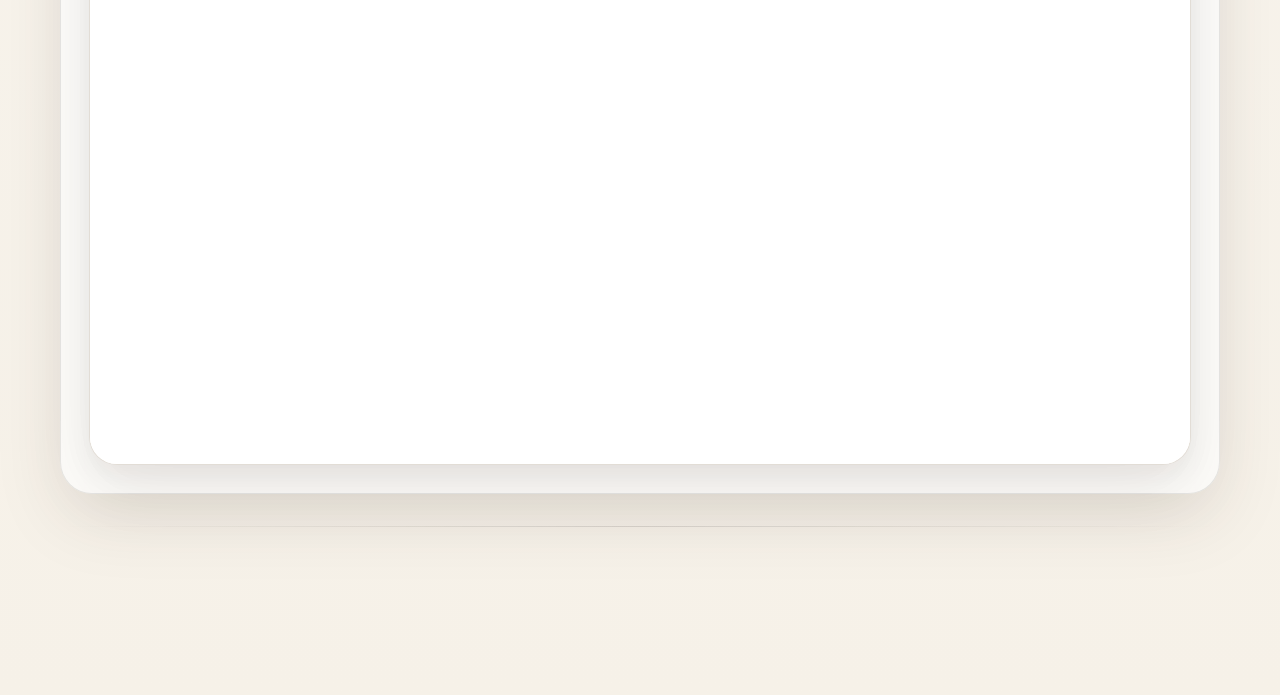
==== commit 74e3ac81: "Add files via upload" ====
--- a/projects/conteudos-ilustrativos.html
+++ b/projects/conteudos-ilustrativos.html
@@ -1,183 +1,178 @@
-<!DOCTYPE html>
-<html lang="pt-BR">
-  <head>
-    <meta charset="UTF-8" />
-    <meta name="viewport" content="width=device-width, initial-scale=1.0" />
-    <title>Conteúdos Ilustrativos | Showcase com iframe</title>
-    <link rel="stylesheet" href="../styles.css" />
-    <link rel="stylesheet" href="./conteudos-ilustrativos.css" />
-  </head>
-  <body>
-    <div class="cursor cursor-dot" aria-hidden="true"></div>
-    <div class="cursor cursor-ring" aria-hidden="true"></div>
-
-    <div class="page-shell">
-      <main class="case-page">
-        <a class="button button-secondary" href="../index.html#project-archive">Voltar</a>
-
-        <section class="section case-hero">
-          <p class="eyebrow">Case completo</p>
-          <h1>Conteúdos ilustrativos</h1>
-          <p class="section-copy">
-            Uma apresentação contínua de projetos incorporados, com foco em leitura
-            vertical, contexto claro e aparência de case completo.
-          </p>
-        </section>
-
-        <section class="section embed-showcase">
-          <div class="showcase-copy">
-            <p class="embed-project-tag">Projetos incorporados</p>
-            <h2>Uma sequência vertical para analisar cada entrega com mais calma.</h2>
-            <p class="section-copy">
-              Em vez de galeria horizontal, a página agora prioriza leitura linear,
-              espaço generoso e blocos independentes para cada projeto.
-            </p>
-          </div>
-
-          <div class="projects-stack">
-            <section class="project-card" aria-labelledby="project-card-kalunga">
-              <header class="project-card-header">
-                <div class="project-card-copy">
-                  <p class="embed-project-tag">Landing page</p>
-                  <h3 id="project-card-kalunga">Marca própria em exibição controlada</h3>
-                  <p class="section-copy">
-                    Um projeto incorporado com tratamento de interface pensado para
-                    parecer parte do case, e não apenas um embed simples.
-                  </p>
-                </div>
-
-                <a
-                  class="button button-secondary"
-                  href="https://img.kalunga.com.br/Anuncios/cI/MWB711/preto.html"
-                  target="_blank"
-                  rel="noreferrer"
-                >
-                  Ver projeto completo
-                </a>
-              </header>
-
-              <div class="embed-frame-shell" data-iframe-shell data-min-height="620">
-                <div class="embed-frame-toolbar" aria-hidden="true">
-                  <span></span>
-                  <span></span>
-                  <span></span>
-                </div>
-                <div class="embed-frame-wrap">
-                  <iframe
-                    class="embed-frame"
-                    title="Preview do projeto marca própria"
-                    src="https://img.kalunga.com.br/Anuncios/cI/MWB711/preto.html"
-                    loading="lazy"
-                    referrerpolicy="strict-origin-when-cross-origin"
-                    allowfullscreen
-                  ></iframe>
-                </div>
-              </div>
-            </section>
-
-            <section class="project-card" aria-labelledby="project-card-editorial">
-              <header class="project-card-header">
-                <div class="project-card-copy">
-                  <p class="embed-project-tag">Catálogo visual</p>
-                  <h3 id="project-card-editorial">Leitura mais editorial do conteúdo</h3>
-                  <p class="section-copy">
-                    O mesmo componente pode apresentar variações do projeto com foco
-                    em narrativa, organização visual e leitura mais confortável.
-                  </p>
-                </div>
-
-                <a
-                  class="button button-secondary"
-                  href="https://img.kalunga.com.br/Anuncios/cI/teclado-ergo/KMW/index-lilas.html"
-                  target="_blank"
-                  rel="noreferrer"
-                >
-                  Ver projeto completo
-                </a>
-              </header>
-
-              <div class="embed-frame-shell" data-iframe-shell data-min-height="620">
-                <div class="embed-frame-toolbar" aria-hidden="true">
-                  <span></span>
-                  <span></span>
-                  <span></span>
-                </div>
-                <div class="embed-frame-wrap">
-                  <iframe
-                    class="embed-frame"
-                    title="Preview do projeto leitura editorial"
-                    src="https://img.kalunga.com.br/Anuncios/cI/teclado-ergo/KMW/index-lilas.html"
-                    loading="lazy"
-                    referrerpolicy="strict-origin-when-cross-origin"
-                    allowfullscreen
-                  ></iframe>
-                </div>
-              </div>
-            </section>
-
-            <section class="project-card" aria-labelledby="project-card-responsivo">
-              <header class="project-card-header">
-                <div class="project-card-copy">
-                  <p class="embed-project-tag">Experiência responsiva</p>
-                  <h3 id="project-card-responsivo">Componente para leitura contínua</h3>
-                  <p class="section-copy">
-                    A estrutura em stack favorece análise individual de cada entrega,
-                    sem competição visual entre projetos lado a lado.
-                  </p>
-                </div>
-
-                <a
-                  class="button button-secondary"
-                  href="https://img.kalunga.com.br/Anuncios/cI/620240/index-v1.html"
-                  target="_blank"
-                  rel="noreferrer"
-                >
-                  Ver projeto completo
-                </a>
-              </header>
-
-              <div class="embed-frame-shell" data-iframe-shell data-min-height="620">
-                <div class="embed-frame-toolbar" aria-hidden="true">
-                  <span></span>
-                  <span></span>
-                  <span></span>
-                </div>
-                <div class="embed-frame-wrap">
-                  <iframe
-                    class="embed-frame"
-                    title="Preview do projeto experiência responsiva"
-                    src="https://img.kalunga.com.br/Anuncios/cI/620240/index-v1.html"
-                    loading="lazy"
-                    referrerpolicy="strict-origin-when-cross-origin"
-                    allowfullscreen
-                  ></iframe>
-                </div>
-              </div>
-            </section>
-          </div>
-        </section>
-
-        <section class="section case-grid">
-          <article class="case-panel">
-            <h2>O que mudou</h2>
-            <p class="section-copy">
-              O scroll horizontal foi removido para dar lugar a uma sequência
-              vertical com foco em leitura fluida, análise e apresentação mais madura.
-            </p>
-          </article>
-
-          <article class="case-panel">
-            <h2>Resultado</h2>
-            <p class="section-copy">
-              Cada projeto agora ocupa toda a largura disponível, com mais respiro,
-              melhor ritmo visual e sensação mais próxima de um case profissional.
-            </p>
-          </article>
-        </section>
-      </main>
-    </div>
-
-    <script src="../script.js"></script>
-    <script src="./conteudos-ilustrativos.js"></script>
-  </body>
-</html>
+<!DOCTYPE html>
+<html lang="pt-BR">
+  <head>
+    <meta charset="UTF-8" />
+    <meta name="viewport" content="width=device-width, initial-scale=1.0" />
+    <title>Conteúdos Ilustrativos | Showcase com iframe</title>
+    <link rel="stylesheet" href="../styles.css" />
+    <link rel="stylesheet" href="./conteudos-ilustrativos.css" />
+  </head>
+  <body>
+    <div class="cursor cursor-dot" aria-hidden="true"></div>
+    <div class="cursor cursor-ring" aria-hidden="true"></div>
+
+    <div class="page-shell">
+      <main class="case-page">
+        <a class="button button-secondary" href="../index.html#project-archive">Voltar</a>
+
+        <section class="section case-hero">
+          <div class="case-hero-copy" data-reveal>
+            <p class="eyebrow">Case completo</p>
+            <h1>Conteúdos ilustrativos</h1>
+            <p class="section-copy">
+              Uma apresentação contínua de projetos incorporados, com foco em leitura
+              vertical, contexto claro e aparência de case completo.
+            </p>
+          </div>
+
+          <div class="case-hero-art" aria-hidden="true" data-reveal>
+            <span class="case-hero-word">Editorial</span>
+            <div class="case-hero-window">
+              <span></span>
+              <span></span>
+              <span></span>
+            </div>
+          </div>
+        </section>
+
+        <section class="section embed-showcase">
+          <div class="showcase-copy" data-reveal>
+            <p class="embed-project-tag">Projetos incorporados</p>
+            <h2>Uma sequência vertical para analisar cada entrega com mais calma.</h2>
+            <p class="section-copy">
+              Em vez de galeria horizontal, a página agora prioriza leitura linear,
+              espaço generoso e blocos independentes para cada projeto.
+            </p>
+          </div>
+
+          <div class="projects-stack">
+            <section class="project-card project-card-featured" aria-labelledby="project-card-kalunga" data-reveal>
+              <header class="project-card-header">
+                <div class="project-card-copy">
+                  <p class="embed-project-tag">Landing page</p>
+                  <h3 id="project-card-kalunga">Marca própria em exibição controlada</h3>
+                  <p class="section-copy">
+                    Um projeto incorporado com tratamento de interface pensado para
+                    parecer parte do case, e não apenas um embed simples.
+                  </p>
+                </div>
+
+                <a
+                  class="button project-cta"
+                  href="https://img.kalunga.com.br/Anuncios/cI/MWB711/preto.html"
+                  target="_blank"
+                  rel="noreferrer"
+                >
+                  Ver projeto completo
+                </a>
+              </header>
+
+              <div class="embed-frame-shell" data-iframe-shell data-min-height="620">
+                <div class="embed-frame-toolbar" aria-hidden="true">
+                  <span></span>
+                  <span></span>
+                  <span></span>
+                </div>
+                <div class="embed-frame-wrap">
+                  <iframe
+                    class="embed-frame"
+                    title="Preview do projeto marca própria"
+                    src="https://img.kalunga.com.br/Anuncios/cI/MWB711/preto.html"
+                    loading="lazy"
+                    referrerpolicy="strict-origin-when-cross-origin"
+                    allowfullscreen
+                  ></iframe>
+                </div>
+              </div>
+            </section>
+
+            <section class="project-card project-card-featured" aria-labelledby="project-card-editorial" data-reveal>
+              <header class="project-card-header">
+                <div class="project-card-copy">
+                  <p class="embed-project-tag">Catálogo visual</p>
+                  <h3 id="project-card-editorial">Leitura mais editorial do conteúdo</h3>
+                  <p class="section-copy">
+                    O mesmo componente pode apresentar variações do projeto com foco
+                    em narrativa, organização visual e leitura mais confortável.
+                  </p>
+                </div>
+
+                <a
+                  class="button project-cta"
+                  href="https://img.kalunga.com.br/Anuncios/cI/teclado-ergo/KMW/index-lilas.html"
+                  target="_blank"
+                  rel="noreferrer"
+                >
+                  Ver projeto completo
+                </a>
+              </header>
+
+              <div class="embed-frame-shell" data-iframe-shell data-min-height="620">
+                <div class="embed-frame-toolbar" aria-hidden="true">
+                  <span></span>
+                  <span></span>
+                  <span></span>
+                </div>
+                <div class="embed-frame-wrap">
+                  <iframe
+                    class="embed-frame"
+                    title="Preview do projeto leitura editorial"
+                    src="https://img.kalunga.com.br/Anuncios/cI/teclado-ergo/KMW/index-lilas.html"
+                    loading="lazy"
+                    referrerpolicy="strict-origin-when-cross-origin"
+                    allowfullscreen
+                  ></iframe>
+                </div>
+              </div>
+            </section>
+
+            <section class="project-card project-card-quiet" aria-labelledby="project-card-responsivo" data-reveal>
+              <header class="project-card-header">
+                <div class="project-card-copy">
+                  <p class="embed-project-tag">Experiência responsiva</p>
+                  <h3 id="project-card-responsivo">Componente para leitura contínua</h3>
+                  <p class="section-copy">
+                    A estrutura em stack favorece análise individual de cada entrega,
+                    sem competição visual entre projetos lado a lado.
+                  </p>
+                </div>
+
+                <a
+                  class="button project-cta"
+                  href="https://img.kalunga.com.br/Anuncios/cI/620240/index-v1.html"
+                  target="_blank"
+                  rel="noreferrer"
+                >
+                  Ver projeto completo
+                </a>
+              </header>
+
+              <div class="embed-frame-shell" data-iframe-shell data-min-height="620">
+                <div class="embed-frame-toolbar" aria-hidden="true">
+                  <span></span>
+                  <span></span>
+                  <span></span>
+                </div>
+                <div class="embed-frame-wrap">
+                  <iframe
+                    class="embed-frame"
+                    title="Preview do projeto experiência responsiva"
+                    src="https://img.kalunga.com.br/Anuncios/cI/620240/index-v1.html"
+                    loading="lazy"
+                    referrerpolicy="strict-origin-when-cross-origin"
+                    allowfullscreen
+                  ></iframe>
+                </div>
+              </div>
+            </section>
+          </div>
+        </section>
+
+
+      </main>
+    </div>
+
+    <script src="../script.js"></script>
+    <script src="./conteudos-ilustrativos.js"></script>
+  </body>
+</html>
--- a/styles.css
+++ b/styles.css
@@ -156,7 +156,7 @@
 }
 
 .section {
-  padding: 48px 0;
+  padding: 24px 0;
 }
 
 .hero {
@@ -782,6 +782,19 @@
   display: none;
 }
 
+[data-reveal] {
+  opacity: 0;
+  transform: translateY(18px);
+  transition:
+    opacity 700ms ease,
+    transform 700ms cubic-bezier(0.22, 1, 0.36, 1);
+}
+
+[data-reveal].is-visible {
+  opacity: 1;
+  transform: translateY(0);
+}
+
 @media (prefers-reduced-motion: reduce) {
   html {
     scroll-behavior: auto;
@@ -800,8 +813,14 @@
   .button,
   .contact-links a,
   .filter-chip,
-  .experience-card {
+  .experience-card,
+  [data-reveal] {
     transition: none;
+  }
+
+  [data-reveal] {
+    opacity: 1;
+    transform: none;
   }
 }
 
@@ -921,3 +940,9 @@
     padding: 22px;
   }
 }
+
+
+
+.ch-0{
+  max-width: 100% !important;
+}
--- a/projects/conteudos-ilustrativos.css
+++ b/projects/conteudos-ilustrativos.css
@@ -4,10 +4,113 @@
   padding-top: 12px;
 }
 
+.case-hero {
+  position: relative;
+  display: grid;
+  grid-template-columns: minmax(0, 0.82fr) minmax(320px, 0.58fr);
+  gap: 28px;
+  align-items: end;
+  min-height: 360px;
+  padding-top: 34px;
+}
+
+.case-hero::before {
+  content: "";
+  position: absolute;
+  inset: 10px 0 auto;
+  height: 1px;
+  background: linear-gradient(90deg, rgba(21, 21, 21, 0), rgba(21, 21, 21, 0.14), rgba(21, 21, 21, 0));
+}
+
+.case-hero-copy {
+  display: grid;
+  gap: 16px;
+  position: relative;
+  z-index: 1;
+}
+
+.case-hero-copy .section-copy {
+  max-width: 46ch;
+  font-size: 1.08rem;
+}
+
+.case-hero-art {
+  position: relative;
+  min-height: 250px;
+  border-radius: 32px;
+  border: 1px solid rgba(21, 21, 21, 0.08);
+  background:
+    radial-gradient(circle at 18% 18%, rgba(255, 90, 31, 0.15), transparent 28%),
+    linear-gradient(145deg, rgba(255, 255, 255, 0.94), rgba(255, 248, 241, 0.72));
+  overflow: hidden;
+  box-shadow: var(--shadow);
+}
+
+.case-hero-art::before {
+  content: "";
+  position: absolute;
+  inset: 0;
+  background:
+    linear-gradient(rgba(21, 21, 21, 0.025) 1px, transparent 1px),
+    linear-gradient(90deg, rgba(21, 21, 21, 0.025) 1px, transparent 1px);
+  background-size: 28px 28px;
+  mask-image: linear-gradient(180deg, rgba(0, 0, 0, 0.72), transparent);
+}
+
+.case-hero-word {
+  position: absolute;
+  right: -8px;
+  bottom: -18px;
+  color: rgba(21, 21, 21, 0.075);
+  font-size: clamp(3.2rem, 7vw, 5rem);
+  font-weight: 800;
+  letter-spacing: -0.08em;
+  line-height: 1;
+}
+
+.case-hero-window {
+  position: absolute;
+  top: 28px;
+  left: 28px;
+  right: 72px;
+  bottom: 42px;
+  display: flex;
+  gap: 8px;
+  align-items: start;
+  padding: 16px;
+  border-radius: 24px;
+  border: 1px solid rgba(21, 21, 21, 0.08);
+  background: rgba(255, 255, 255, 0.76);
+  backdrop-filter: blur(10px);
+}
+
+.case-hero-window span {
+  width: 10px;
+  height: 10px;
+  border-radius: 50%;
+  background: rgba(21, 21, 21, 0.16);
+}
+
 .showcase-copy {
   display: grid;
   gap: 14px;
   max-width: 68ch;
+}
+
+h1 {
+  max-width: 100%;
+  font-size: clamp(3rem, 7vw, 5.8rem);
+}
+
+.hero-copy,
+.section-copy,
+.contact-copy {
+  max-width: 100%;
+  font-size: 1.04rem;
+}
+
+h2 {
+    max-width: 100% !important;
 }
 
 .showcase-copy h2 {
@@ -25,7 +128,7 @@
 
 .projects-stack {
   display: grid;
-  gap: 28px;
+  gap: 34px;
 }
 
 .project-card {
@@ -41,7 +144,9 @@
   transition:
     transform 180ms ease,
     box-shadow 180ms ease,
-    border-color 180ms ease;
+    border-color 180ms ease,
+    background-color 180ms ease;
+  margin-left: 0px !important;
 }
 
 .project-card:hover {
@@ -63,6 +168,66 @@
   display: grid;
   gap: 14px;
   max-width: 62ch;
+}
+
+.project-card h3 {
+  font-size: clamp(1.35rem, 2vw, 1.7rem);
+  line-height: 1.08;
+  letter-spacing: -0.05em;
+}
+
+.project-card .section-copy {
+  max-width: 50ch;
+}
+
+.project-card-featured {
+  padding: 34px;
+}
+
+.project-card-featured .embed-frame-wrap,
+.project-card-featured .embed-frame {
+  min-height: 680px;
+  height: 680px;
+}
+
+.project-card-offset {
+  margin-left: clamp(0px, 4vw, 54px);
+  width: calc(100% - clamp(0px, 4vw, 54px));
+  background: rgba(255, 252, 246, 0.92);
+}
+
+.project-card-quiet {
+  padding-top: 24px;
+  background: rgba(255, 255, 255, 0.72);
+}
+
+.project-cta {
+  position: relative;
+  min-width: 190px;
+  border-color: rgba(21, 21, 21, 0.92);
+  background: var(--text);
+  color: #fff;
+  overflow: hidden;
+  box-shadow: 0 14px 30px rgba(21, 21, 21, 0.16);
+}
+
+.project-cta::after {
+  content: "\2197";
+  margin-left: 10px;
+  font-size: 0.95em;
+  transition: transform 180ms ease;
+}
+
+.project-cta:hover,
+.project-cta:focus-visible {
+  background: #24211f;
+  border-color: #24211f;
+  box-shadow: 0 18px 38px rgba(21, 21, 21, 0.2);
+}
+
+.project-cta:hover::after,
+.project-cta:focus-visible::after {
+  transform: translate(3px, -3px);
 }
 
 .embed-frame-shell {
@@ -116,26 +281,79 @@
   background: #fff;
 }
 
+.embed-showcase::after {
+  content: "";
+  height: 1px;
+  margin-top: 4px;
+  background: linear-gradient(90deg, rgba(21, 21, 21, 0), rgba(21, 21, 21, 0.12), rgba(21, 21, 21, 0));
+}
+
+.case-grid {
+  position: relative;
+  margin-top: 10px;
+  padding-top: 40px;
+}
+
+.case-grid::before {
+  content: "";
+  position: absolute;
+  inset: 0 0 auto;
+  height: 100%;
+  border-radius: 36px;
+  background: rgba(255, 255, 255, 0.34);
+  z-index: -1;
+}
+
 @media (max-width: 980px) {
+  .case-hero {
+    grid-template-columns: 1fr;
+    min-height: auto;
+  }
+
   .project-card-header {
     flex-direction: column;
     align-items: start;
   }
+
+  .project-card-offset {
+    width: 100%;
+    margin-left: 0;
+  }
 }
 
 @media (max-width: 720px) {
+  .case-hero-art {
+    min-height: 210px;
+  }
+
+  .case-hero-window {
+    left: 18px;
+    right: 34px;
+    bottom: 30px;
+  }
+
   .project-card {
     padding: 22px;
     border-radius: 24px;
   }
 
+  .project-card-featured {
+    padding: 24px;
+  }
+
   .embed-frame-shell {
     border-radius: 22px;
   }
 
+  .project-card-featured .embed-frame-wrap,
+  .project-card-featured .embed-frame,
   .embed-frame-wrap,
   .embed-frame {
     min-height: 420px;
     height: 420px;
   }
-}
+
+  .project-cta {
+    width: 100%;
+  }
+}
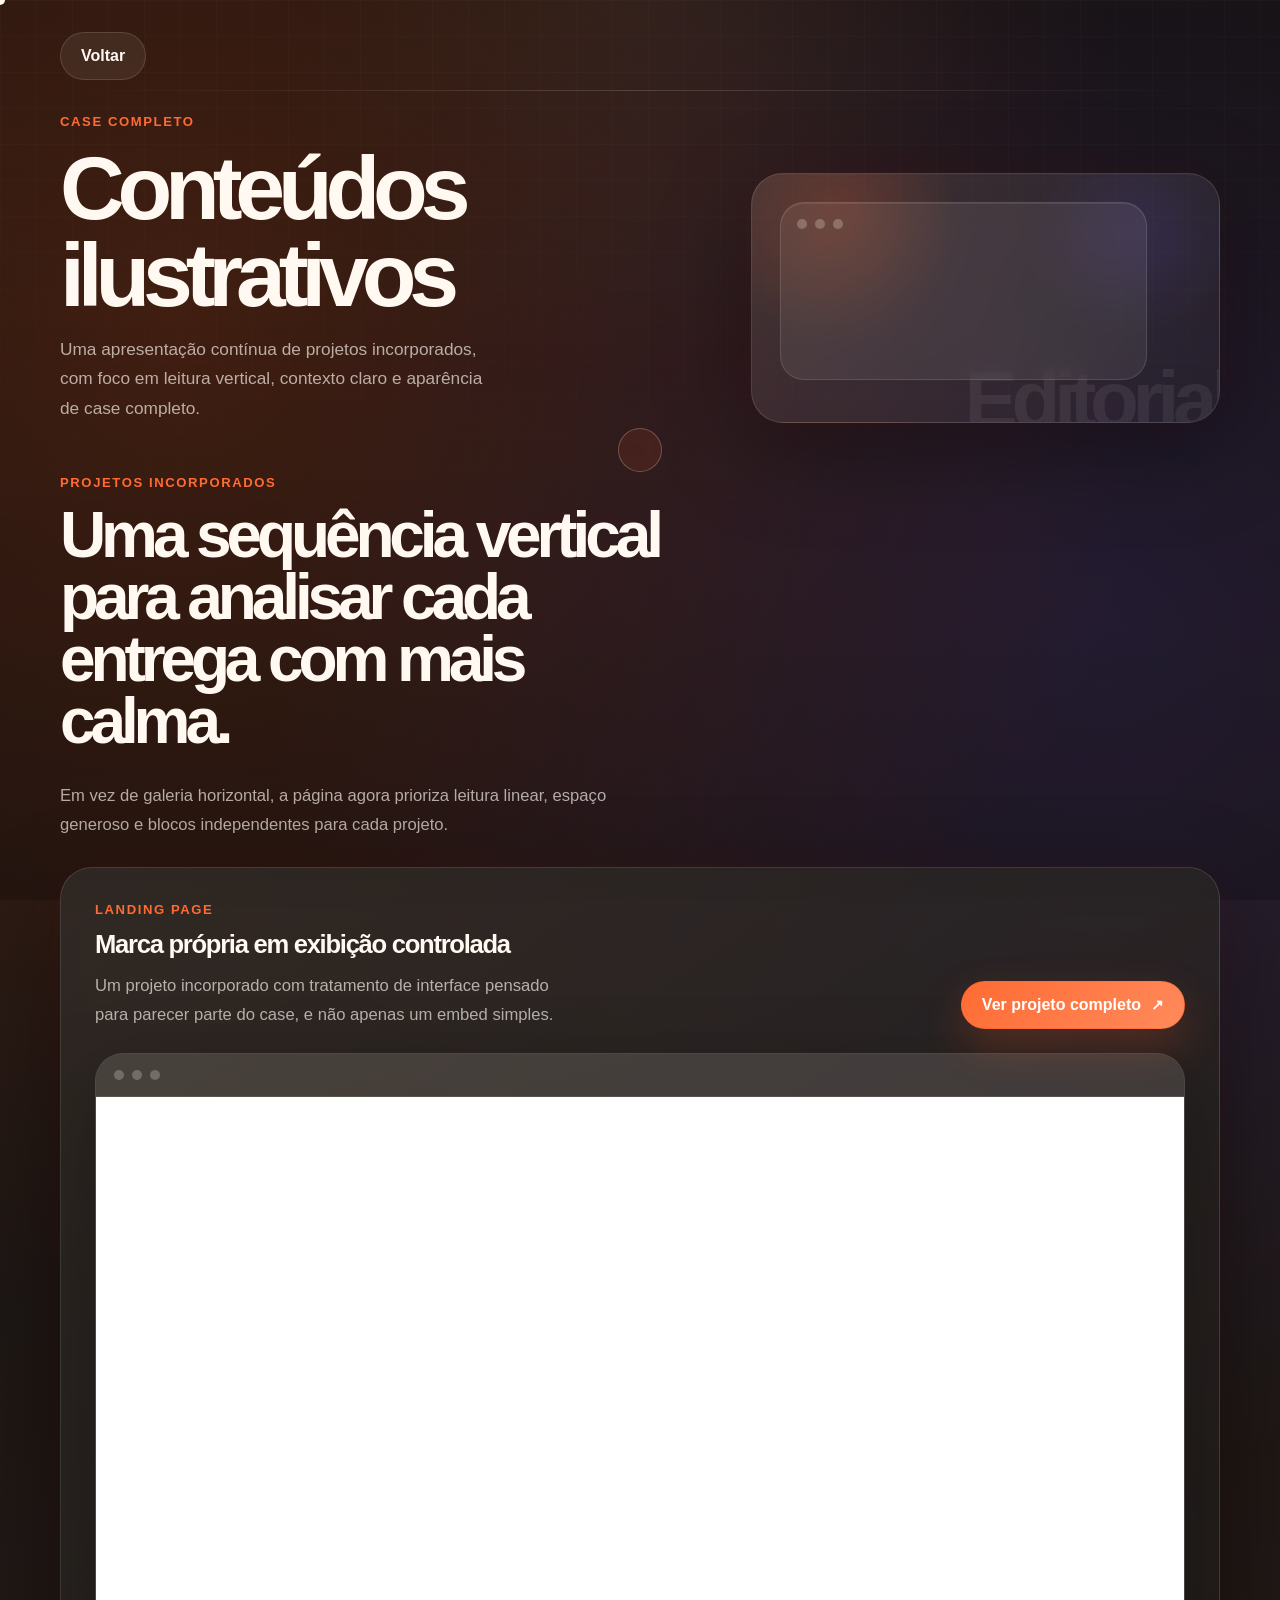
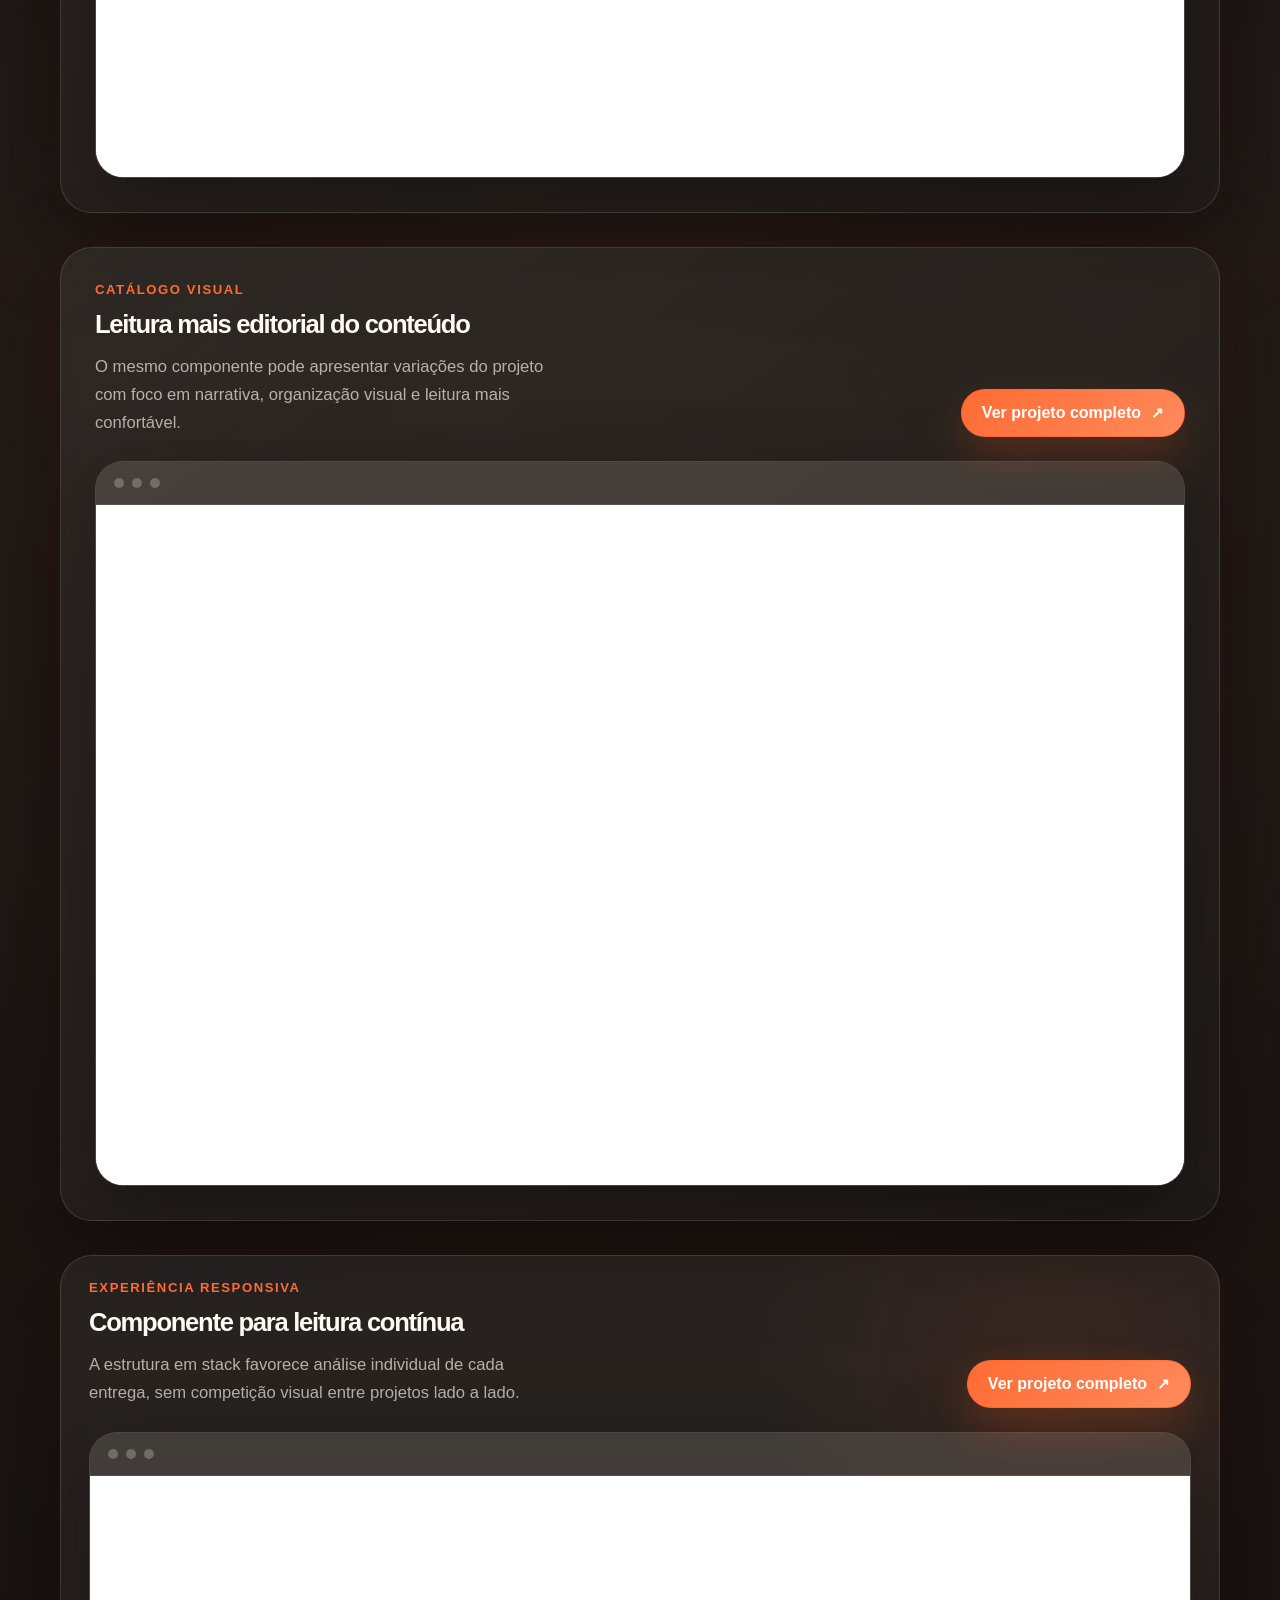
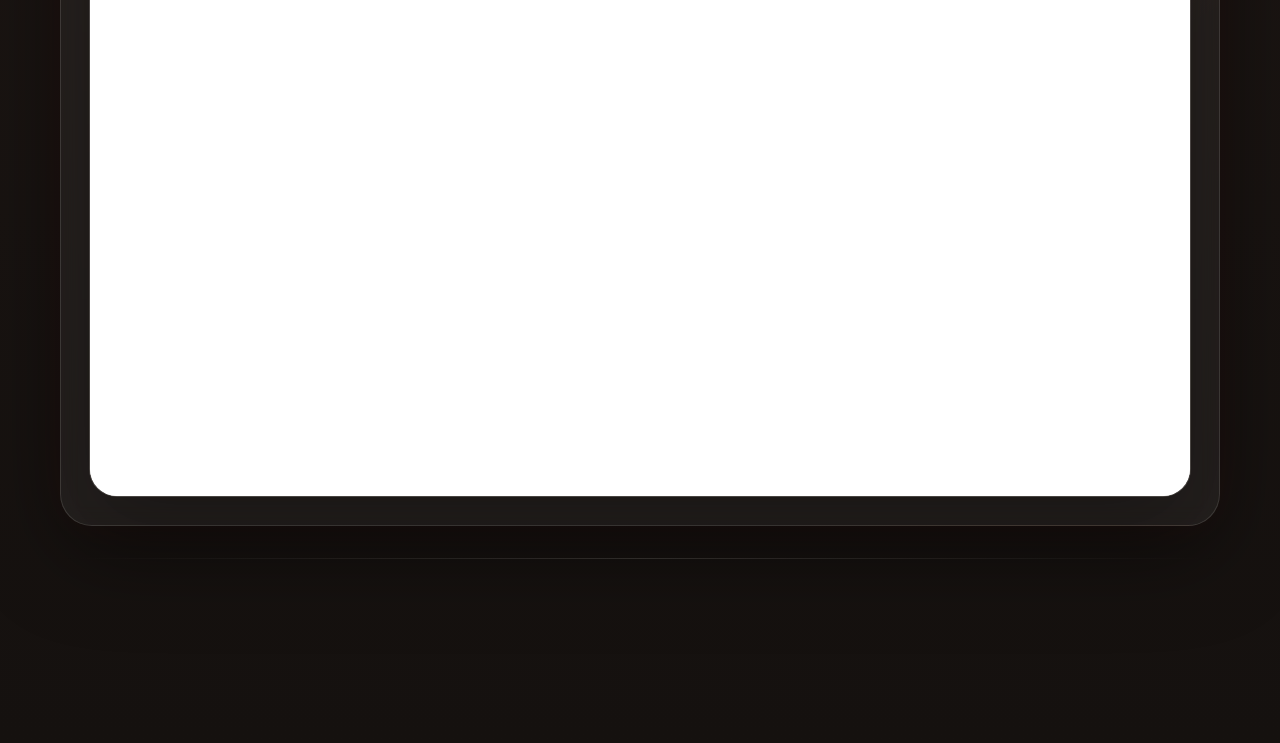
==== commit 9657321c: "mudanças layout e novas funções" ====
--- a/projects/conteudos-ilustrativos.html
+++ b/projects/conteudos-ilustrativos.html
@@ -4,6 +4,16 @@
     <meta charset="UTF-8" />
     <meta name="viewport" content="width=device-width, initial-scale=1.0" />
     <title>Conteúdos Ilustrativos | Showcase com iframe</title>
+    <script>
+      (() => {
+        try {
+          const theme = localStorage.getItem("portfolio-theme") || "dark";
+          document.documentElement.dataset.theme = theme === "light" ? "light" : "dark";
+        } catch {
+          document.documentElement.dataset.theme = "dark";
+        }
+      })();
+    </script>
     <link rel="stylesheet" href="../styles.css" />
     <link rel="stylesheet" href="./conteudos-ilustrativos.css" />
   </head>
--- a/styles.css
+++ b/styles.css
@@ -1,4 +1,17 @@
 :root {
+  --bg: #15110f;
+  --surface: rgba(255, 249, 241, 0.075);
+  --surface-strong: rgba(24, 20, 18, 0.96);
+  --text: #fff9f1;
+  --muted: rgba(255, 249, 241, 0.66);
+  --line: rgba(255, 249, 241, 0.13);
+  --accent: #ff6b33;
+  --accent-soft: rgba(255, 90, 31, 0.18);
+  --violet-soft: rgba(118, 92, 255, 0.15);
+  --shadow: 0 28px 90px rgba(0, 0, 0, 0.34), 0 0 48px rgba(255, 90, 31, 0.06);
+}
+
+:root[data-theme="light"] {
   --bg: #f6f1e8;
   --surface: rgba(255, 252, 246, 0.82);
   --surface-strong: #fffdf9;
@@ -6,6 +19,8 @@
   --muted: #625d55;
   --line: rgba(21, 21, 21, 0.12);
   --accent: #ff5a1f;
+  --accent-soft: rgba(255, 90, 31, 0.12);
+  --violet-soft: rgba(118, 92, 255, 0.1);
   --shadow: 0 24px 70px rgba(55, 35, 18, 0.1);
 }
 
@@ -21,6 +36,14 @@
   margin: 0;
   color: var(--text);
   font-family: "Manrope", sans-serif;
+  background:
+    radial-gradient(circle at 14% 8%, rgba(255, 90, 31, 0.2), transparent 26%),
+    radial-gradient(circle at 86% 16%, rgba(118, 92, 255, 0.16), transparent 24%),
+    radial-gradient(circle at 50% 56%, rgba(255, 139, 91, 0.06), transparent 34%),
+    linear-gradient(180deg, #15110f 0%, #211916 46%, #15110f 100%);
+}
+
+:root[data-theme="light"] body {
   background:
     radial-gradient(circle at 10% 10%, rgba(255, 90, 31, 0.1), transparent 24%),
     radial-gradient(circle at 85% 18%, rgba(118, 92, 255, 0.1), transparent 22%),
@@ -33,10 +56,32 @@
   inset: 0;
   pointer-events: none;
   background-image:
+    linear-gradient(rgba(255, 249, 241, 0.032) 1px, transparent 1px),
+    linear-gradient(90deg, rgba(255, 249, 241, 0.032) 1px, transparent 1px);
+  background-size: 36px 36px;
+  mask-image: linear-gradient(180deg, rgba(0, 0, 0, 0.72), transparent 78%);
+}
+
+:root[data-theme="light"] body::before {
+  background-image:
     linear-gradient(rgba(21, 21, 21, 0.02) 1px, transparent 1px),
     linear-gradient(90deg, rgba(21, 21, 21, 0.02) 1px, transparent 1px);
-  background-size: 36px 36px;
   mask-image: linear-gradient(180deg, rgba(0, 0, 0, 0.5), transparent 72%);
+}
+
+body::after {
+  content: "";
+  position: fixed;
+  inset: 0;
+  pointer-events: none;
+  background:
+    radial-gradient(circle at 50% 0%, rgba(255, 249, 241, 0.045), transparent 34%),
+    linear-gradient(180deg, transparent 0%, rgba(0, 0, 0, 0.18) 100%);
+  z-index: 0;
+}
+
+:root[data-theme="light"] body::after {
+  background: linear-gradient(180deg, transparent 0%, rgba(255, 253, 249, 0.2) 100%);
 }
 
 a{
@@ -63,15 +108,15 @@
   width: 10px;
   height: 10px;
   border-radius: 50%;
-  background: #111;
+  background: #fff9f1;
 }
 
 .cursor-ring {
   width: 44px;
   height: 44px;
   border-radius: 50%;
-  border: 1px solid rgba(17, 17, 17, 0.24);
-  background: rgba(255, 90, 31, 0.08);
+  border: 1px solid rgba(255, 249, 241, 0.24);
+  background: rgba(255, 90, 31, 0.1);
   backdrop-filter: blur(4px);
   transition:
     width 180ms ease,
@@ -118,6 +163,7 @@
   font-size: 0.92rem;
   font-weight: 700;
   letter-spacing: -0.03em;
+  color: var(--text);
 }
 
 .nav {
@@ -126,10 +172,11 @@
   flex-wrap: wrap;
   gap: 8px;
   padding: 7px;
-  border: 1px solid rgba(21, 21, 21, 0.08);
+  border: 1px solid var(--line);
   border-radius: 999px;
-  background: rgba(255, 255, 255, 0.68);
-  backdrop-filter: blur(12px);
+  background: rgba(255, 249, 241, 0.075);
+  backdrop-filter: blur(16px);
+  box-shadow: 0 18px 48px rgba(0, 0, 0, 0.18);
 }
 
 .nav a,
@@ -145,7 +192,7 @@
 
 .nav a:hover,
 .nav a:focus-visible {
-  background: rgba(255, 255, 255, 0.92);
+  background: rgba(255, 249, 241, 0.12);
   color: var(--text);
   outline: none;
 }
@@ -153,6 +200,244 @@
 .location {
   justify-self: end;
   color: var(--muted);
+}
+
+.topbar {
+  position: sticky;
+  top: 14px;
+  z-index: 50;
+  min-height: 68px;
+  padding: 10px 12px;
+  border: 1px solid transparent;
+  border-radius: 999px;
+  background: rgba(18, 15, 14, 0.34);
+  backdrop-filter: blur(10px);
+  transition:
+    background-color 220ms ease,
+    border-color 220ms ease,
+    box-shadow 220ms ease,
+    transform 220ms ease;
+}
+
+.topbar.is-scrolled,
+.topbar.is-open {
+  border-color: var(--line);
+  background: rgba(18, 15, 14, 0.72);
+  box-shadow:
+    0 22px 72px rgba(0, 0, 0, 0.28),
+    0 0 38px rgba(255, 90, 31, 0.06);
+}
+
+:root[data-theme="light"] .topbar {
+  background: rgba(255, 255, 255, 0.46);
+}
+
+:root[data-theme="light"] .topbar.is-scrolled,
+:root[data-theme="light"] .topbar.is-open {
+  background: rgba(255, 255, 255, 0.78);
+  box-shadow: 0 18px 56px rgba(55, 35, 18, 0.12);
+}
+
+.brand {
+  position: relative;
+  z-index: 2;
+  justify-self: start;
+  padding: 0 10px;
+}
+
+.brand::after {
+  content: "";
+  display: inline-block;
+  width: 7px;
+  height: 7px;
+  margin-left: 9px;
+  border-radius: 50%;
+  background: var(--accent);
+  box-shadow: 0 0 18px rgba(255, 90, 31, 0.45);
+  vertical-align: middle;
+}
+
+.nav {
+  position: relative;
+  isolation: isolate;
+}
+
+.nav a {
+  position: relative;
+  transition:
+    color 180ms ease,
+    background-color 180ms ease,
+    transform 180ms ease;
+}
+
+.nav a::after {
+  content: "";
+  position: absolute;
+  left: 14px;
+  right: 14px;
+  bottom: 6px;
+  height: 2px;
+  border-radius: 999px;
+  background: var(--accent);
+  opacity: 0;
+  transform: scaleX(0.4);
+  transition:
+    opacity 180ms ease,
+    transform 180ms ease;
+}
+
+.nav a:hover,
+.nav a:focus-visible,
+.nav a.is-active {
+  color: var(--text);
+  transform: translateY(-1px);
+}
+
+.nav a.is-active::after,
+.nav a:hover::after,
+.nav a:focus-visible::after {
+  opacity: 1;
+  transform: scaleX(1);
+}
+
+.theme-toggle,
+.menu-toggle {
+  position: relative;
+  z-index: 2;
+  border: 1px solid var(--line);
+  background: rgba(255, 249, 241, 0.075);
+  color: var(--text);
+  font: inherit;
+  backdrop-filter: blur(14px);
+  transition:
+    transform 180ms ease,
+    border-color 180ms ease,
+    box-shadow 180ms ease,
+    background-color 180ms ease;
+}
+
+.theme-toggle {
+  justify-self: end;
+  min-height: 48px;
+  display: inline-flex;
+  align-items: center;
+  gap: 10px;
+  padding: 6px 12px 6px 8px;
+  border-radius: 999px;
+  font-size: 0.88rem;
+  font-weight: 800;
+}
+
+.theme-toggle:hover,
+.theme-toggle:focus-visible,
+.menu-toggle:hover,
+.menu-toggle:focus-visible {
+  transform: translateY(-2px);
+  border-color: rgba(255, 90, 31, 0.34);
+  box-shadow: 0 16px 44px rgba(0, 0, 0, 0.22), 0 0 30px rgba(255, 90, 31, 0.08);
+  outline: none;
+}
+
+.theme-toggle-track {
+  position: relative;
+  width: 54px;
+  height: 34px;
+  display: inline-flex;
+  align-items: center;
+  padding: 3px;
+  border-radius: 999px;
+  background:
+    radial-gradient(circle at 24% 50%, rgba(255, 90, 31, 0.28), transparent 32%),
+    rgba(255, 249, 241, 0.09);
+  box-shadow: inset 0 0 0 1px rgba(255, 249, 241, 0.08);
+}
+
+.theme-toggle-thumb {
+  width: 28px;
+  height: 28px;
+  display: grid;
+  place-items: center;
+  border-radius: 50%;
+  background: linear-gradient(135deg, var(--accent), #ff9a70);
+  color: #fff;
+  box-shadow: 0 8px 22px rgba(255, 90, 31, 0.26);
+  transform: translateX(0);
+  transition:
+    transform 260ms cubic-bezier(0.22, 1, 0.36, 1),
+    background 220ms ease;
+}
+
+.theme-icon {
+  grid-area: 1 / 1;
+  font-size: 0.95rem;
+  line-height: 1;
+  transition:
+    opacity 180ms ease,
+    transform 180ms ease;
+}
+
+.theme-icon-sun {
+  opacity: 0;
+  transform: rotate(-90deg) scale(0.75);
+}
+
+:root[data-theme="light"] .theme-toggle-thumb {
+  transform: translateX(20px);
+  background: linear-gradient(135deg, #151515, #3a312b);
+}
+
+:root[data-theme="light"] .theme-icon-moon {
+  opacity: 0;
+  transform: rotate(90deg) scale(0.75);
+}
+
+:root[data-theme="light"] .theme-icon-sun {
+  opacity: 1;
+  transform: rotate(0) scale(1);
+}
+
+.menu-toggle {
+  display: none;
+  justify-self: end;
+  width: 48px;
+  height: 48px;
+  border-radius: 50%;
+  padding: 0;
+}
+
+.menu-toggle span {
+  position: absolute;
+  left: 14px;
+  right: 14px;
+  height: 2px;
+  border-radius: 999px;
+  background: currentColor;
+  transition:
+    transform 220ms ease,
+    top 220ms ease,
+    opacity 180ms ease;
+}
+
+.menu-toggle span:first-child {
+  top: 18px;
+}
+
+.menu-toggle span:last-child {
+  top: 27px;
+}
+
+.topbar.is-open .menu-toggle span:first-child {
+  top: 23px;
+  transform: rotate(45deg);
+}
+
+.topbar.is-open .menu-toggle span:last-child {
+  top: 23px;
+  transform: rotate(-45deg);
+}
+
+body.nav-open {
+  overflow: hidden;
 }
 
 .section {
@@ -210,7 +495,7 @@
 }
 
 h2 {
-  max-width: 12ch;
+  margin-bottom: 1rem;
   font-size: clamp(2.2rem, 5vw, 4rem);
 }
 
@@ -280,8 +565,9 @@
 }
 
 .button-primary {
-  background: var(--accent);
+  background: linear-gradient(135deg, var(--accent), #ff8a5c);
   color: #fff;
+  box-shadow: 0 18px 44px rgba(255, 90, 31, 0.22);
 }
 
 .button-secondary,
@@ -289,8 +575,17 @@
 .contact-links a,
 .filter-chip {
   border-color: var(--line);
-  background: rgba(255, 255, 255, 0.76);
+  background: rgba(255, 249, 241, 0.075);
   color: var(--text);
+  backdrop-filter: blur(12px);
+}
+
+.button-secondary:hover,
+.slider-arrow:hover,
+.contact-links a:hover,
+.filter-chip:hover {
+  border-color: rgba(255, 90, 31, 0.3);
+  box-shadow: 0 16px 42px rgba(0, 0, 0, 0.22), 0 0 30px rgba(255, 90, 31, 0.08);
 }
 
 .hero-visual {
@@ -304,10 +599,20 @@
   aspect-ratio: 0.9;
   border-radius: 36px;
   background:
-    radial-gradient(circle at top left, rgba(255, 255, 255, 0.35), transparent 28%),
-    linear-gradient(180deg, #ff6b33 0%, #ff875d 100%);
+    radial-gradient(circle at top left, rgba(255, 255, 255, 0.16), transparent 28%),
+    radial-gradient(circle at 70% 20%, rgba(118, 92, 255, 0.2), transparent 28%),
+    linear-gradient(180deg, #ff6b33 0%, #4b251b 52%, #161210 100%);
   overflow: hidden;
   box-shadow: var(--shadow);
+}
+
+.hero-frame::before {
+  content: "";
+  position: absolute;
+  inset: -28%;
+  background: radial-gradient(circle, rgba(255, 249, 241, 0.12), transparent 46%);
+  opacity: 0.55;
+  animation: ambientDrift 8s ease-in-out infinite alternate;
 }
 
 .hero-badge {
@@ -382,8 +687,8 @@
   margin: 0;
   overflow: hidden;
   border-radius: 18px;
-  border: 1px solid rgba(255, 255, 255, 0.55);
-  background: rgba(255, 255, 255, 0.92);
+  border: 1px solid rgba(255, 255, 255, 0.28);
+  background: rgba(255, 249, 241, 0.9);
   box-shadow:
     0 20px 40px rgba(0, 0, 0, 0.12),
     0 8px 16px rgba(0, 0, 0, 0.08);
@@ -482,7 +787,7 @@
 
 .experience-card {
   overflow: hidden;
-  border: 1px solid rgba(21, 21, 21, 0.09);
+  border: 1px solid var(--line);
   border-radius: 28px;
   background: var(--surface);
   backdrop-filter: blur(10px);
@@ -492,13 +797,13 @@
 
 .experience-card:hover {
   transform: translateY(-4px);
-  box-shadow: 0 30px 70px rgba(55, 35, 18, 0.12);
+  box-shadow: 0 30px 80px rgba(0, 0, 0, 0.32), 0 0 34px rgba(255, 90, 31, 0.08);
 }
 
 .experience-media {
   height: 240px;
   overflow: hidden;
-  background: linear-gradient(180deg, #f7f1e8 0%, #ece4d7 100%);
+  background: linear-gradient(180deg, #241b17 0%, #15110f 100%);
 }
 
 .experience-media img {
@@ -528,6 +833,11 @@
   letter-spacing: -0.04em;
 }
 
+.experience-content p {
+  color: var(--muted);
+  line-height: 1.7;
+}
+
 .experience-tech {
   display: flex;
   flex-wrap: wrap;
@@ -537,10 +847,13 @@
 .experience-tech span {
   padding: 10px 14px;
   border-radius: 999px;
-  border: 1px solid rgba(21, 21, 21, 0.08);
-  background: rgba(255, 255, 255, 0.76);
+  border: 1px solid var(--line);
+  background: rgba(255, 249, 241, 0.075);
   font-size: 0.92rem;
 }
+
+.section{
+  margin-bottom: 1rem;
 }
 
 .archive-section {
@@ -555,6 +868,7 @@
   background: var(--accent);
   border-color: var(--accent);
   color: #fff;
+  box-shadow: 0 14px 36px rgba(255, 90, 31, 0.24);
 }
 
 .archive-grid,
@@ -573,11 +887,28 @@
 .skills-wrap,
 .contact-band,
 .skill-group {
-  border: 1px solid rgba(21, 21, 21, 0.09);
+  border: 1px solid var(--line);
   border-radius: 28px;
-  background: var(--surface);
+  background:
+    linear-gradient(145deg, rgba(255, 249, 241, 0.09), rgba(255, 249, 241, 0.04)),
+    var(--surface);
   backdrop-filter: blur(10px);
   box-shadow: var(--shadow);
+  transition:
+    transform 180ms ease,
+    border-color 180ms ease,
+    box-shadow 180ms ease,
+    background-color 180ms ease;
+}
+
+.archive-card:hover,
+.service-card:hover,
+.skill-group:hover {
+  transform: translateY(-4px);
+  border-color: rgba(255, 90, 31, 0.28);
+  box-shadow:
+    0 32px 86px rgba(0, 0, 0, 0.32),
+    0 0 36px rgba(255, 90, 31, 0.08);
 }
 
 .archive-button {
@@ -589,6 +920,7 @@
 .archive-button:hover,
 .archive-button:focus-visible {
   transform: translateY(-4px);
+  filter: saturate(1.08);
 }
 
 .archive-button-static {
@@ -604,6 +936,15 @@
   display: block;
   aspect-ratio: 1.25;
   border-radius: 20px;
+}
+
+.archive-button img {
+  display: block;
+  width: 100%;
+  aspect-ratio: 1.25;
+  object-fit: cover;
+  border-radius: 20px;
+  border: 1px solid rgba(255, 249, 241, 0.08);
 }
 
 .archive-meta {
@@ -655,7 +996,7 @@
 
 .case-panel {
   padding: 24px;
-  border: 1px solid rgba(21, 21, 21, 0.09);
+  border: 1px solid var(--line);
   border-radius: 28px;
   background: var(--surface);
   backdrop-filter: blur(10px);
@@ -663,27 +1004,29 @@
 }
 
 .thumb-orange {
-  background: linear-gradient(180deg, #ff5d1f 0%, #ff976d 100%);
+  background: linear-gradient(135deg, #ff5d1f 0%, #4b251b 58%, #15110f 100%);
 }
 
 .thumb-violet {
-  background: linear-gradient(180deg, #6d46ff 0%, #c59bff 100%);
+  background: linear-gradient(135deg, #6d46ff 0%, #2b1d39 52%, #15110f 100%);
 }
 
 .thumb-rose {
-  background: linear-gradient(180deg, #ffcab7 0%, #ff8457 100%);
+  background: linear-gradient(135deg, #ffcab7 0%, #ff8457 42%, #2a1712 100%);
 }
 
 .thumb-sand {
-  background: linear-gradient(180deg, #f3ddc4 0%, #d5b087 100%);
+  background: linear-gradient(135deg, #d5b087 0%, #4a3126 54%, #15110f 100%);
 }
 
 .thumb-night {
-  background: linear-gradient(180deg, #1e2438 0%, #5062a2 100%);
+  background:
+    radial-gradient(circle at 72% 22%, rgba(255, 90, 31, 0.22), transparent 24%),
+    linear-gradient(135deg, #1e2438 0%, #2b1d39 48%, #15110f 100%);
 }
 
 .thumb-mint {
-  background: linear-gradient(180deg, #d9f4e9 0%, #7bbda4 100%);
+  background: linear-gradient(135deg, #7bbda4 0%, #173027 48%, #15110f 100%);
 }
 
 .services-list,
@@ -718,8 +1061,8 @@
 .skills-list span {
   padding: 10px 14px;
   border-radius: 999px;
-  border: 1px solid rgba(21, 21, 21, 0.08);
-  background: rgba(255, 255, 255, 0.76);
+  border: 1px solid var(--line);
+  background: rgba(255, 249, 241, 0.075);
   font-size: 0.95rem;
 }
 
@@ -744,11 +1087,12 @@
   border-radius: 30px;
   padding: 0;
   background: var(--surface-strong);
-  box-shadow: 0 40px 100px rgba(19, 15, 11, 0.24);
+  color: var(--text);
+  box-shadow: 0 40px 120px rgba(0, 0, 0, 0.42);
 }
 
 .project-dialog::backdrop {
-  background: rgba(22, 18, 13, 0.5);
+  background: rgba(10, 8, 7, 0.72);
   backdrop-filter: blur(8px);
 }
 
@@ -795,6 +1139,15 @@
   transform: translateY(0);
 }
 
+@keyframes ambientDrift {
+  from {
+    transform: translate3d(-3%, -2%, 0) scale(0.96);
+  }
+  to {
+    transform: translate3d(4%, 3%, 0) scale(1.06);
+  }
+}
+
 @media (prefers-reduced-motion: reduce) {
   html {
     scroll-behavior: auto;
@@ -814,8 +1167,10 @@
   .contact-links a,
   .filter-chip,
   .experience-card,
+  .hero-frame::before,
   [data-reveal] {
     transition: none;
+    animation: none;
   }
 
   [data-reveal] {
@@ -945,4 +1300,175 @@
 
 .ch-0{
   max-width: 100% !important;
-}+}
+
+:root[data-theme="light"] .nav,
+:root[data-theme="light"] .theme-toggle,
+:root[data-theme="light"] .menu-toggle,
+:root[data-theme="light"] .button-secondary,
+:root[data-theme="light"] .slider-arrow,
+:root[data-theme="light"] .contact-links a,
+:root[data-theme="light"] .filter-chip,
+:root[data-theme="light"] .skills-list span,
+:root[data-theme="light"] .experience-tech span {
+  background: rgba(255, 255, 255, 0.76);
+}
+
+:root[data-theme="light"] .archive-card,
+:root[data-theme="light"] .service-card,
+:root[data-theme="light"] .profile-card,
+:root[data-theme="light"] .skills-wrap,
+:root[data-theme="light"] .contact-band,
+:root[data-theme="light"] .skill-group,
+:root[data-theme="light"] .case-panel,
+:root[data-theme="light"] .experience-card {
+  background: var(--surface);
+}
+
+:root[data-theme="light"] .experience-media {
+  background: linear-gradient(180deg, #f7f1e8 0%, #ece4d7 100%);
+}
+
+:root[data-theme="light"] .hero-frame {
+  background:
+    radial-gradient(circle at top left, rgba(255, 255, 255, 0.35), transparent 28%),
+    linear-gradient(180deg, #ff6b33 0%, #ff875d 100%);
+}
+
+:root[data-theme="light"] .hero-frame::before {
+  background: radial-gradient(circle, rgba(255, 255, 255, 0.22), transparent 46%);
+}
+
+:root[data-theme="light"] .mockup-screen {
+  border-color: rgba(255, 255, 255, 0.55);
+  background: rgba(255, 255, 255, 0.92);
+}
+
+:root[data-theme="light"] .thumb-orange {
+  background: linear-gradient(180deg, #ff5d1f 0%, #ff976d 100%);
+}
+
+:root[data-theme="light"] .thumb-violet {
+  background: linear-gradient(180deg, #6d46ff 0%, #c59bff 100%);
+}
+
+:root[data-theme="light"] .thumb-night {
+  background: linear-gradient(180deg, #1e2438 0%, #5062a2 100%);
+}
+
+:root[data-theme="light"] .cursor-dot {
+  background: #111;
+}
+
+:root[data-theme="light"] .cursor-ring {
+  border-color: rgba(17, 17, 17, 0.24);
+  background: rgba(255, 90, 31, 0.08);
+}
+
+@media (max-width: 980px) {
+  .topbar {
+    grid-template-columns: 1fr auto auto;
+    align-items: center;
+    gap: 10px;
+    width: min(100%, 1160px);
+  }
+
+  .menu-toggle {
+    display: inline-grid;
+    place-items: center;
+    order: 2;
+  }
+
+  .theme-toggle {
+    order: 3;
+    min-width: 48px;
+    padding: 6px;
+  }
+
+  .theme-toggle-text {
+    display: none;
+  }
+
+  .nav {
+    position: fixed;
+    inset: 82px 16px auto;
+    z-index: 40;
+    display: grid;
+    justify-self: auto;
+    gap: 8px;
+    padding: 18px;
+    border-radius: 30px;
+    background: rgba(18, 15, 14, 0.86);
+    box-shadow:
+      0 34px 100px rgba(0, 0, 0, 0.42),
+      0 0 46px rgba(255, 90, 31, 0.08);
+    opacity: 0;
+    pointer-events: none;
+    transform: translateY(-12px) scale(0.98);
+    transition:
+      opacity 220ms ease,
+      transform 260ms cubic-bezier(0.22, 1, 0.36, 1);
+  }
+
+  :root[data-theme="light"] .nav {
+    background: rgba(255, 255, 255, 0.88);
+  }
+
+  .topbar.is-open .nav {
+    opacity: 1;
+    pointer-events: auto;
+    transform: translateY(0) scale(1);
+  }
+
+  .nav a {
+    width: 100%;
+    min-height: 58px;
+    justify-content: space-between;
+    padding: 0 16px;
+    border-radius: 18px;
+    font-size: clamp(1.2rem, 5vw, 2rem);
+    font-weight: 800;
+    letter-spacing: -0.05em;
+  }
+
+  .nav a::before {
+    content: "↗";
+    order: 2;
+    color: var(--accent);
+    font-size: 0.85em;
+    opacity: 0;
+    transform: translate(-6px, 6px);
+    transition:
+      opacity 180ms ease,
+      transform 180ms ease;
+  }
+
+  .nav a:hover::before,
+  .nav a:focus-visible::before,
+  .nav a.is-active::before {
+    opacity: 1;
+    transform: translate(0, 0);
+  }
+
+  .nav a::after {
+    left: 16px;
+    right: auto;
+    width: 42px;
+  }
+}
+
+@media (max-width: 520px) {
+  .topbar {
+    top: 10px;
+    border-radius: 24px;
+    grid-template-columns: 1fr auto auto;
+  }
+
+  .theme-toggle-track {
+    width: 48px;
+  }
+
+  :root[data-theme="light"] .theme-toggle-thumb {
+    transform: translateX(14px);
+  }
+}
--- a/projects/conteudos-ilustrativos.css
+++ b/projects/conteudos-ilustrativos.css
@@ -300,8 +300,96 @@
   inset: 0 0 auto;
   height: 100%;
   border-radius: 36px;
-  background: rgba(255, 255, 255, 0.34);
+  background: rgba(255, 249, 241, 0.04);
   z-index: -1;
+}
+
+.case-hero::before,
+.embed-showcase::after {
+  background: linear-gradient(90deg, rgba(255, 249, 241, 0), rgba(255, 249, 241, 0.16), rgba(255, 249, 241, 0));
+}
+
+.case-hero-art {
+  border-color: var(--line);
+  background:
+    radial-gradient(circle at 18% 18%, rgba(255, 90, 31, 0.2), transparent 28%),
+    radial-gradient(circle at 82% 24%, rgba(118, 92, 255, 0.13), transparent 24%),
+    linear-gradient(145deg, rgba(255, 249, 241, 0.11), rgba(255, 249, 241, 0.035));
+  box-shadow: var(--shadow);
+}
+
+.case-hero-art::before {
+  background:
+    linear-gradient(rgba(255, 249, 241, 0.035) 1px, transparent 1px),
+    linear-gradient(90deg, rgba(255, 249, 241, 0.035) 1px, transparent 1px);
+}
+
+.case-hero-word {
+  color: rgba(255, 249, 241, 0.07);
+}
+
+.case-hero-window {
+  border-color: rgba(255, 249, 241, 0.12);
+  background: rgba(255, 249, 241, 0.075);
+  box-shadow: inset 0 1px 0 rgba(255, 249, 241, 0.08);
+}
+
+.case-hero-window span,
+.embed-frame-toolbar span {
+  background: rgba(255, 249, 241, 0.24);
+}
+
+.project-card {
+  border-color: var(--line);
+  background:
+    linear-gradient(145deg, rgba(255, 249, 241, 0.095), rgba(255, 249, 241, 0.045)),
+    rgba(20, 16, 14, 0.7);
+}
+
+.project-card-offset,
+.project-card-quiet {
+  background:
+    radial-gradient(circle at 86% 12%, rgba(255, 90, 31, 0.08), transparent 24%),
+    rgba(255, 249, 241, 0.06);
+}
+
+.project-card:hover {
+  border-color: rgba(255, 90, 31, 0.3);
+  box-shadow:
+    0 34px 94px rgba(0, 0, 0, 0.34),
+    0 0 38px rgba(255, 90, 31, 0.09);
+}
+
+.project-cta {
+  border-color: rgba(255, 90, 31, 0.36);
+  background: linear-gradient(135deg, var(--accent), #ff8a5c);
+  color: #fff;
+  box-shadow: 0 18px 44px rgba(255, 90, 31, 0.22);
+}
+
+.project-cta:hover,
+.project-cta:focus-visible {
+  background: linear-gradient(135deg, #ff7a45, #ff9a70);
+  border-color: rgba(255, 138, 92, 0.56);
+  box-shadow: 0 22px 54px rgba(255, 90, 31, 0.26);
+}
+
+.embed-frame-shell {
+  border-color: rgba(255, 249, 241, 0.12);
+  background: rgba(255, 249, 241, 0.055);
+  box-shadow: 0 26px 80px rgba(0, 0, 0, 0.3);
+}
+
+.project-card:hover .embed-frame-shell {
+  border-color: rgba(255, 90, 31, 0.24);
+  box-shadow:
+    0 32px 94px rgba(0, 0, 0, 0.34),
+    0 0 34px rgba(255, 90, 31, 0.08);
+}
+
+.embed-frame-toolbar {
+  border-bottom-color: rgba(255, 249, 241, 0.1);
+  background: rgba(255, 249, 241, 0.07);
 }
 
 @media (max-width: 980px) {
@@ -357,3 +445,41 @@
     width: 100%;
   }
 }
+
+:root[data-theme="light"] .case-hero-art {
+  border-color: rgba(21, 21, 21, 0.08);
+  background:
+    radial-gradient(circle at 18% 18%, rgba(255, 90, 31, 0.15), transparent 28%),
+    linear-gradient(145deg, rgba(255, 255, 255, 0.94), rgba(255, 248, 241, 0.72));
+}
+
+:root[data-theme="light"] .case-hero-word {
+  color: rgba(21, 21, 21, 0.075);
+}
+
+:root[data-theme="light"] .case-hero-window,
+:root[data-theme="light"] .project-card,
+:root[data-theme="light"] .project-card-offset,
+:root[data-theme="light"] .project-card-quiet {
+  background: var(--surface);
+}
+
+:root[data-theme="light"] .case-hero-window span,
+:root[data-theme="light"] .embed-frame-toolbar span {
+  background: rgba(21, 21, 21, 0.18);
+}
+
+:root[data-theme="light"] .project-cta {
+  border-color: rgba(21, 21, 21, 0.92);
+  background: var(--text);
+}
+
+:root[data-theme="light"] .embed-frame-shell {
+  background: #f4efe7;
+  border-color: rgba(21, 21, 21, 0.08);
+}
+
+:root[data-theme="light"] .embed-frame-toolbar {
+  background: rgba(255, 255, 255, 0.72);
+  border-bottom-color: rgba(21, 21, 21, 0.08);
+}
